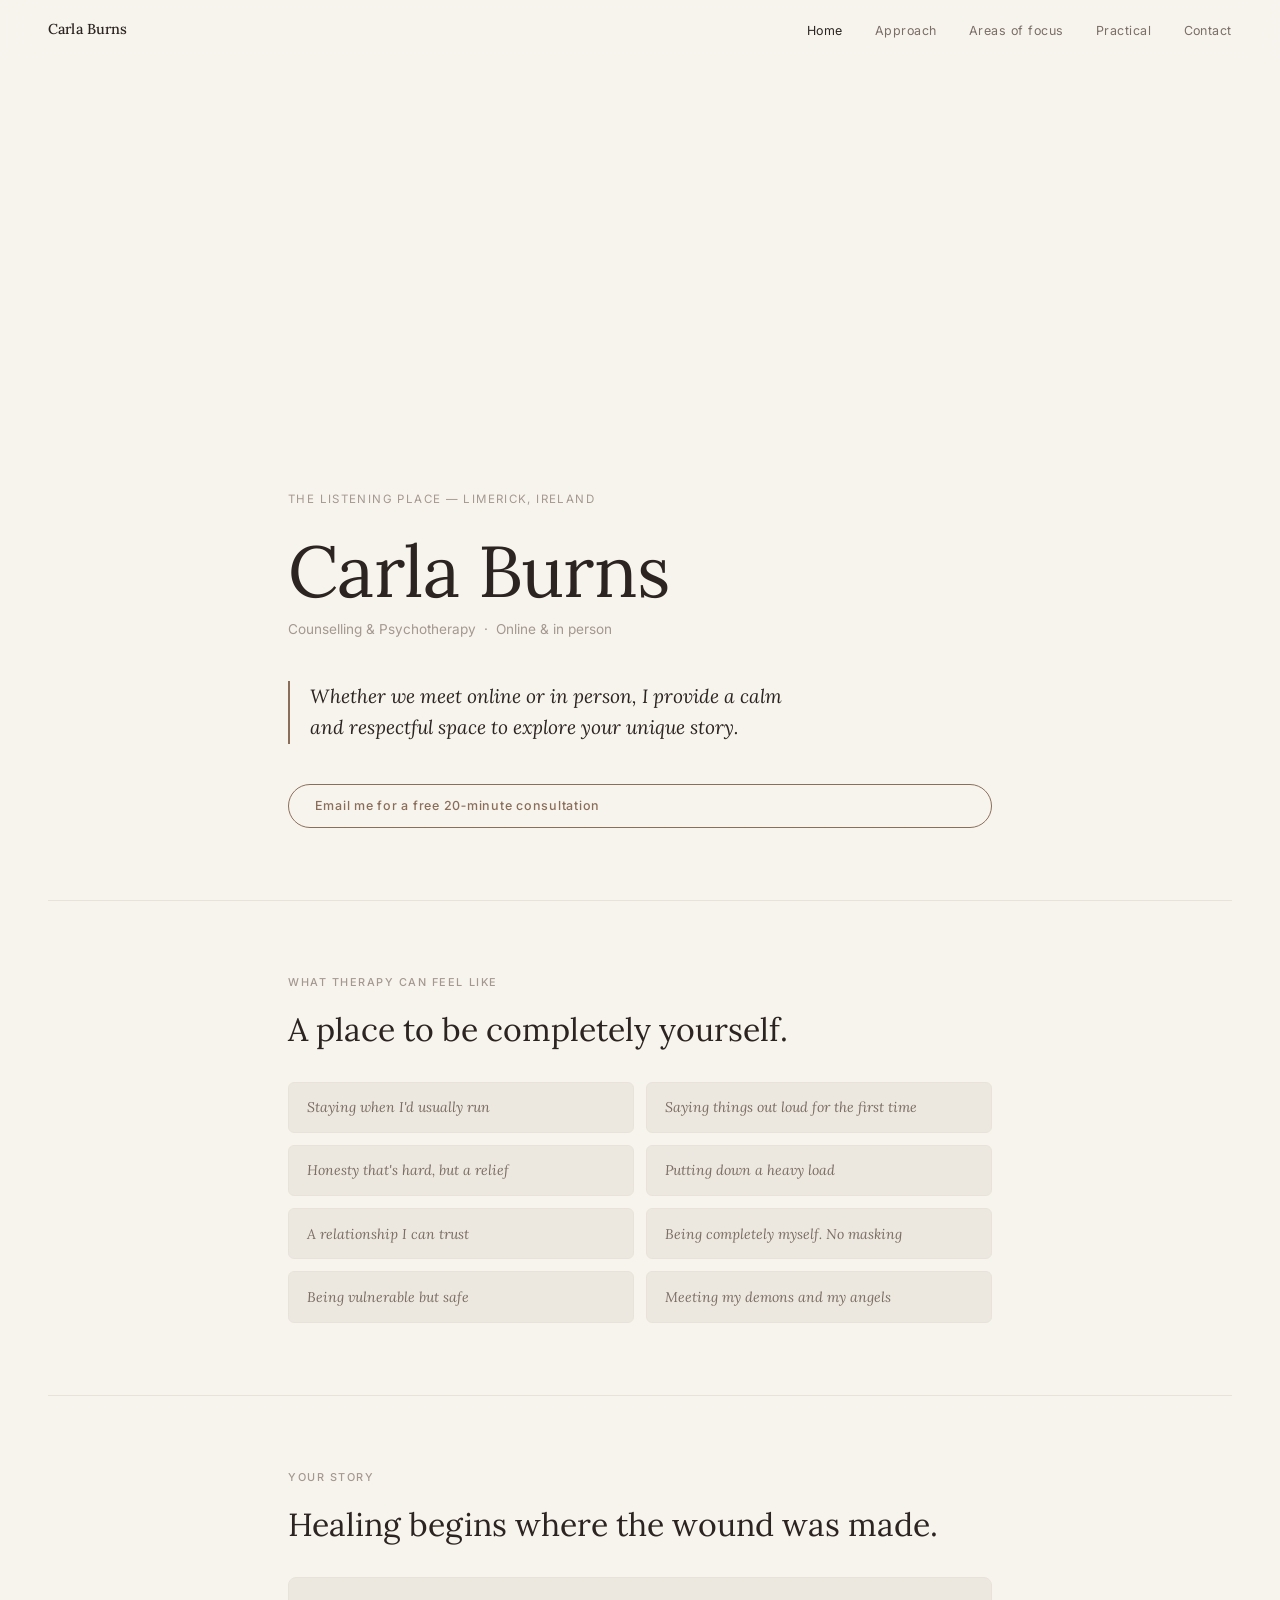
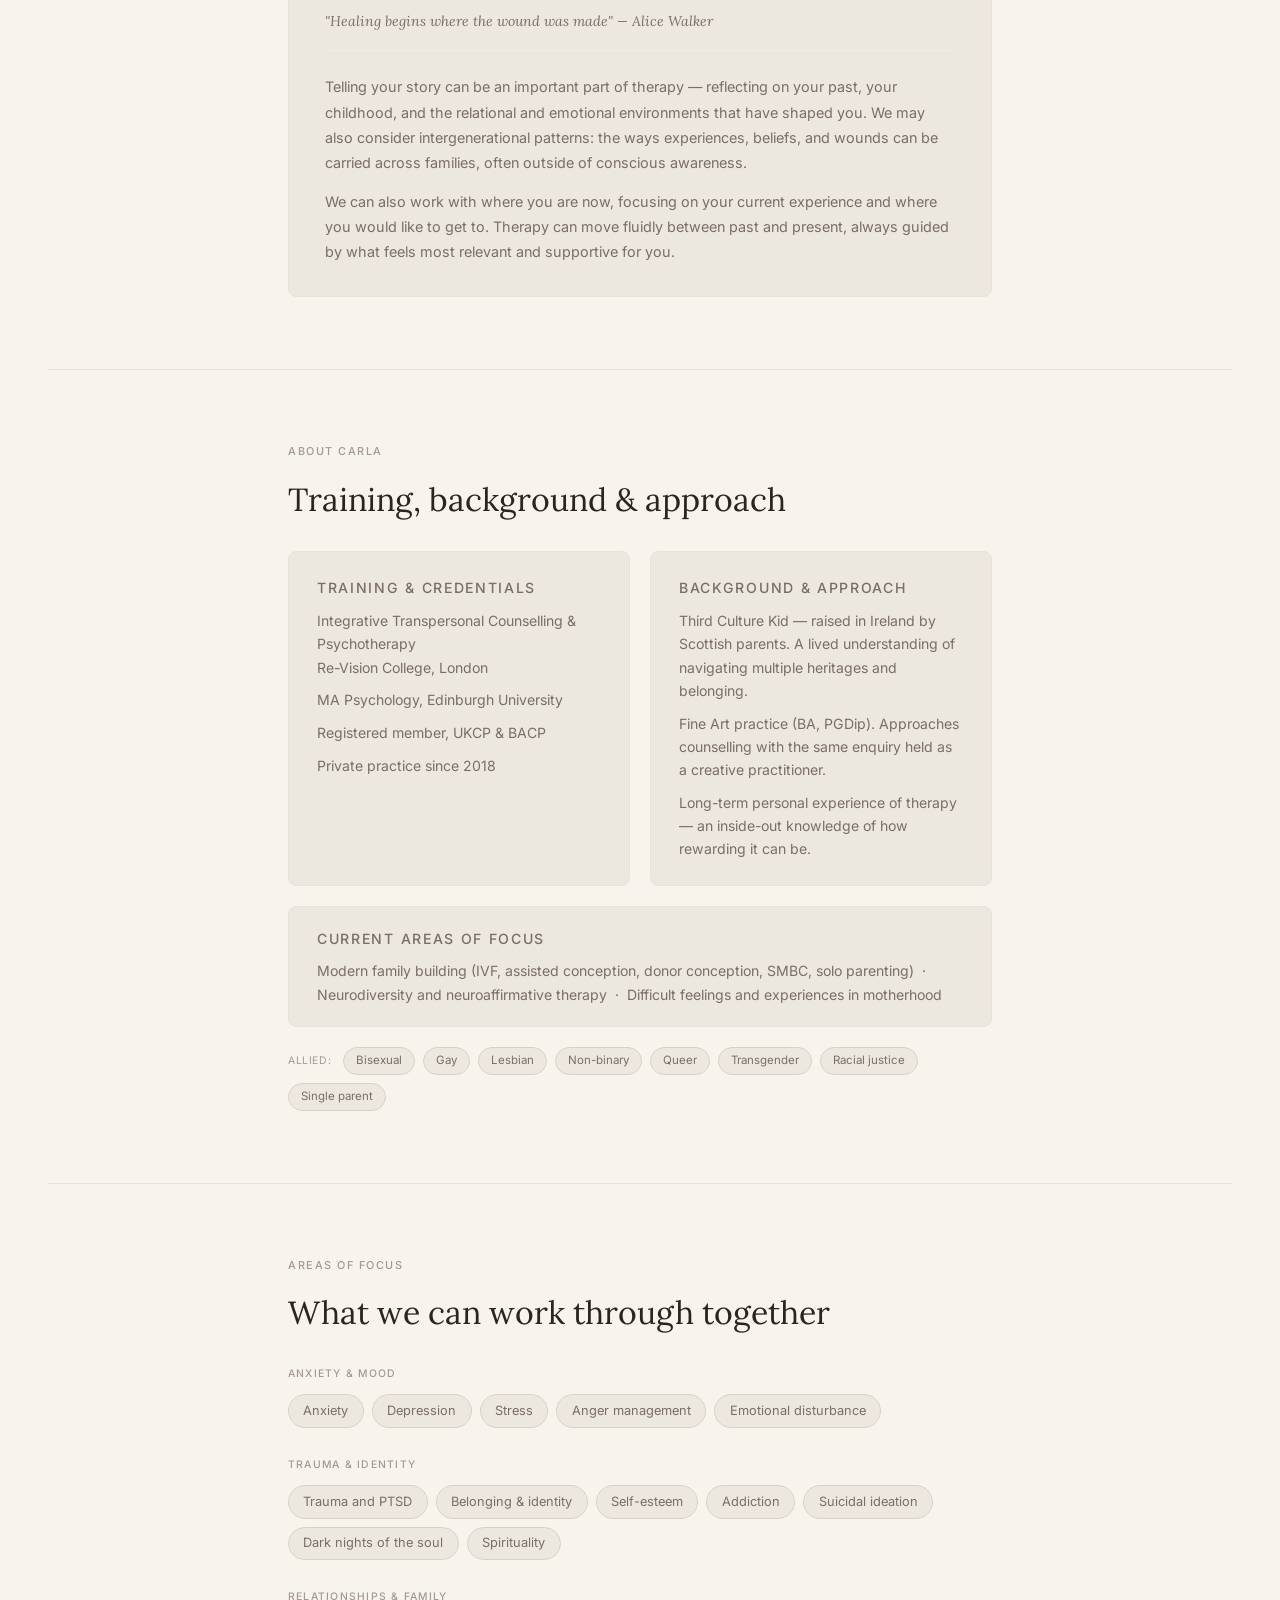
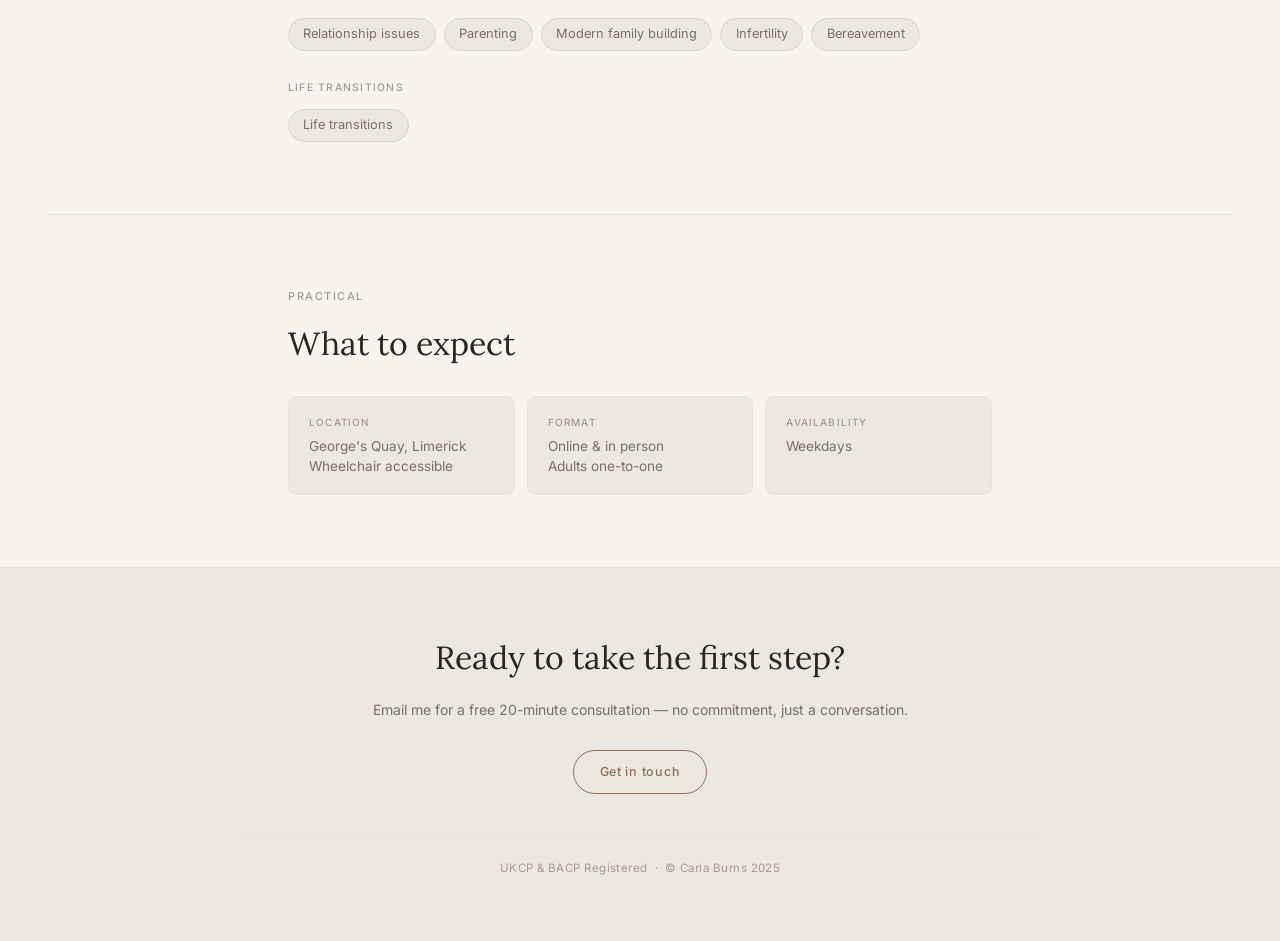
==== index.html @ 54c2f947 "Initial commit" ====
<!DOCTYPE html>
<html lang="en">
<head>
  <meta charset="UTF-8" />
  <meta name="viewport" content="width=device-width, initial-scale=1.0" />
  <title>Carla Burns — The Listening Place</title>
  <link rel="preconnect" href="https://fonts.googleapis.com" />
  <link rel="preconnect" href="https://fonts.gstatic.com" crossorigin />
  <link href="https://fonts.googleapis.com/css2?family=Lora:ital,wght@0,400;0,500;0,600;1,400;1,500&family=Inter:wght@300;400;500&display=swap" rel="stylesheet" />
  <style>
    *, *::before, *::after {
      box-sizing: border-box;
      margin: 0;
      padding: 0;
    }

    :root {
      --bg:           #F7F4EE;
      --surface:      #EDE8DF;
      --surface-2:    #E4DDD2;
      --text:         #2C2420;
      --text-muted:   #7A6E66;
      --text-faint:   #A49890;
      --accent:       #8B6E5A;
      --accent-light: rgba(139, 110, 90, 0.12);
      --border:       #D9D1C6;
      --border-light: #E8E2DA;

      --font-serif: 'Lora', Georgia, serif;
      --font-sans:  'Inter', system-ui, sans-serif;

      --nav-h: 60px;
      --max-w: 800px;
      --pad-h: clamp(1.25rem, 5vw, 3rem);
    }

    html { scroll-behavior: smooth; }

    body {
      background: var(--bg);
      color: var(--text);
      font-family: var(--font-sans);
      font-size: 15px;
      line-height: 1.7;
      -webkit-font-smoothing: antialiased;
    }

    a { color: inherit; text-decoration: none; }
    img { display: block; max-width: 100%; }

    /* ─── NAV ─── */
    .nav {
      position: fixed;
      top: 0; left: 0; right: 0;
      height: var(--nav-h);
      display: flex;
      align-items: center;
      justify-content: space-between;
      padding: 0 var(--pad-h);
      background: rgba(247, 244, 238, 0.92);
      backdrop-filter: blur(16px);
      -webkit-backdrop-filter: blur(16px);
      border-bottom: 1px solid transparent;
      z-index: 100;
      transition: border-color 0.3s;
    }

    .nav.scrolled { border-bottom-color: var(--border-light); }

    .nav-logo {
      font-family: var(--font-serif);
      font-size: 0.9rem;
      font-weight: 500;
      letter-spacing: 0.01em;
      color: var(--text);
    }

    .nav-links {
      display: flex;
      gap: 2rem;
      list-style: none;
    }

    .nav-links a {
      font-size: 0.78rem;
      font-weight: 400;
      letter-spacing: 0.04em;
      color: var(--text-muted);
      transition: color 0.2s;
    }

    .nav-links a:hover,
    .nav-links a.active { color: var(--text); }

    /* ─── HERO ─── */
    .hero {
      min-height: 100svh;
      display: flex;
      flex-direction: column;
      justify-content: flex-end;
      padding: calc(var(--nav-h) + 3rem) var(--pad-h) clamp(3rem, 8vh, 5rem);
      max-width: var(--max-w);
      margin: 0 auto;
    }

    .hero-location {
      font-size: 0.72rem;
      font-weight: 400;
      letter-spacing: 0.12em;
      text-transform: uppercase;
      color: var(--text-faint);
      margin-bottom: 1.5rem;
      animation: fadeUp 0.5s ease forwards;
      animation-delay: 0.05s;
      opacity: 0;
    }

    .hero-name {
      font-family: var(--font-serif);
      font-size: clamp(2.4rem, 7vw, 4.5rem);
      font-weight: 400;
      line-height: 1.05;
      letter-spacing: -0.01em;
      color: var(--text);
      margin-bottom: 0.5rem;
      animation: fadeUp 0.65s ease forwards;
      animation-delay: 0.15s;
      opacity: 0;
    }

    .hero-sub {
      font-size: 0.85rem;
      color: var(--text-faint);
      margin-bottom: 2.5rem;
      animation: fadeUp 0.65s ease forwards;
      animation-delay: 0.3s;
      opacity: 0;
    }

    .hero-quote {
      font-family: var(--font-serif);
      font-size: clamp(1rem, 2.2vw, 1.2rem);
      font-style: italic;
      font-weight: 400;
      line-height: 1.65;
      color: var(--text);
      max-width: 46ch;
      border-left: 2px solid var(--accent);
      padding-left: 1.25rem;
      margin-bottom: 2.5rem;
      animation: fadeUp 0.65s ease forwards;
      animation-delay: 0.45s;
      opacity: 0;
    }

    .hero-cta {
      display: inline-block;
      font-size: 0.78rem;
      font-weight: 500;
      letter-spacing: 0.06em;
      color: var(--accent);
      border: 1px solid var(--accent);
      border-radius: 9999px;
      padding: 0.65rem 1.6rem;
      transition: background 0.2s, color 0.2s;
      animation: fadeUp 0.65s ease forwards;
      animation-delay: 0.6s;
      opacity: 0;
    }

    .hero-cta:hover {
      background: var(--accent);
      color: #fff;
    }

    /* ─── DIVIDER ─── */
    .section-divider {
      border: none;
      border-top: 1px solid var(--border-light);
      margin: 0 var(--pad-h);
    }

    /* ─── SECTIONS ─── */
    .section {
      max-width: var(--max-w);
      margin: 0 auto;
      padding: clamp(3.5rem, 8vh, 6rem) var(--pad-h);
    }

    .section-label {
      font-size: 0.68rem;
      font-weight: 500;
      letter-spacing: 0.14em;
      text-transform: uppercase;
      color: var(--text-faint);
      margin-bottom: 1.25rem;
    }

    .section-title {
      font-family: var(--font-serif);
      font-size: clamp(1.4rem, 3.5vw, 2rem);
      font-weight: 400;
      line-height: 1.2;
      color: var(--text);
      margin-bottom: 2rem;
    }

    /* ─── THERAPY FEELS ─── */
    .feel-grid {
      display: grid;
      grid-template-columns: 1fr 1fr;
      gap: 0.75rem;
    }

    .feel-item {
      font-family: var(--font-serif);
      font-size: 0.88rem;
      font-style: italic;
      color: var(--text-muted);
      background: var(--surface);
      border: 1px solid var(--border-light);
      border-radius: 6px;
      padding: 0.9rem 1.1rem;
      line-height: 1.45;
      transition: border-color 0.2s, color 0.2s;
    }

    .feel-item:hover {
      border-color: var(--accent);
      color: var(--text);
    }

    /* ─── YOUR STORY ─── */
    .story-block {
      background: var(--surface);
      border: 1px solid var(--border-light);
      border-radius: 8px;
      padding: 2rem 2.25rem;
    }

    .story-quote {
      font-family: var(--font-serif);
      font-size: 0.88rem;
      font-style: italic;
      color: var(--text-muted);
      margin-bottom: 1.25rem;
      padding-bottom: 1.25rem;
      border-bottom: 1px solid var(--border-light);
    }

    .story-body p {
      font-size: 0.9rem;
      color: var(--text-muted);
      line-height: 1.75;
      margin-bottom: 0.85rem;
    }

    .story-body p:last-child { margin-bottom: 0; }

    /* ─── ABOUT ─── */
    .about-grid {
      display: grid;
      grid-template-columns: 1fr 1fr;
      gap: 1.25rem;
      margin-bottom: 1.25rem;
    }

    .about-col {
      background: var(--surface);
      border: 1px solid var(--border-light);
      border-radius: 8px;
      padding: 1.5rem 1.75rem;
    }

    .about-col-label {
      font-size: 0.65rem;
      font-weight: 500;
      letter-spacing: 0.12em;
      text-transform: uppercase;
      color: var(--text-faint);
      margin-bottom: 0.85rem;
    }

    .about-col p {
      font-size: 0.88rem;
      color: var(--text-muted);
      line-height: 1.65;
      margin-bottom: 0.6rem;
    }

    .about-col p:last-child { margin-bottom: 0; }

    .about-focus {
      background: var(--surface);
      border: 1px solid var(--border-light);
      border-radius: 8px;
      padding: 1.25rem 1.75rem;
      margin-bottom: 1.25rem;
    }

    .about-focus-label {
      font-size: 0.65rem;
      font-weight: 500;
      letter-spacing: 0.12em;
      text-transform: uppercase;
      color: var(--text-faint);
      margin-bottom: 0.6rem;
    }

    .about-focus p {
      font-size: 0.88rem;
      color: var(--text-muted);
      line-height: 1.65;
    }

    .ally-row {
      display: flex;
      flex-wrap: wrap;
      align-items: center;
      gap: 0.5rem;
    }

    .ally-label {
      font-size: 0.65rem;
      color: var(--text-faint);
      letter-spacing: 0.06em;
      text-transform: uppercase;
      margin-right: 0.25rem;
    }

    .ally-tag {
      font-size: 0.72rem;
      color: var(--text-muted);
      background: var(--surface);
      border: 1px solid var(--border);
      border-radius: 9999px;
      padding: 0.2rem 0.75rem;
    }

    /* ─── AREAS OF FOCUS ─── */
    .spec-group {
      margin-bottom: 1.75rem;
    }

    .spec-group:last-child { margin-bottom: 0; }

    .spec-group-label {
      font-size: 0.65rem;
      font-weight: 500;
      letter-spacing: 0.12em;
      text-transform: uppercase;
      color: var(--text-faint);
      margin-bottom: 0.75rem;
    }

    .spec-tags {
      display: flex;
      flex-wrap: wrap;
      gap: 0.5rem;
    }

    .spec-tag {
      font-size: 0.8rem;
      color: var(--text-muted);
      border: 1px solid var(--border);
      border-radius: 9999px;
      padding: 0.3rem 0.9rem;
      background: var(--surface);
      transition: border-color 0.2s, color 0.2s;
    }

    .spec-tag:hover {
      border-color: var(--accent);
      color: var(--text);
    }

    /* ─── PRACTICAL ─── */
    .practical-grid {
      display: grid;
      grid-template-columns: repeat(3, 1fr);
      gap: 0.75rem;
    }

    .practical-item {
      background: var(--surface);
      border: 1px solid var(--border-light);
      border-radius: 8px;
      padding: 1.1rem 1.25rem;
    }

    .practical-item.wide {
      grid-column: 1 / -1;
    }

    .pi-label {
      font-size: 0.62rem;
      font-weight: 500;
      letter-spacing: 0.12em;
      text-transform: uppercase;
      color: var(--text-faint);
      margin-bottom: 0.3rem;
    }

    .pi-val {
      font-size: 0.85rem;
      color: var(--text-muted);
      line-height: 1.5;
    }

    /* ─── FOOTER CTA ─── */
    .footer-cta {
      background: var(--surface);
      border-top: 1px solid var(--border-light);
      text-align: center;
      padding: clamp(3rem, 7vh, 5rem) var(--pad-h);
    }

    .footer-cta-inner {
      max-width: var(--max-w);
      margin: 0 auto;
    }

    .footer-title {
      font-family: var(--font-serif);
      font-size: clamp(1.4rem, 3vw, 2rem);
      font-weight: 400;
      color: var(--text);
      margin-bottom: 0.75rem;
    }

    .footer-sub {
      font-size: 0.88rem;
      color: var(--text-muted);
      margin-bottom: 1.75rem;
    }

    .footer-cred {
      margin-top: 2.5rem;
      padding-top: 1.5rem;
      border-top: 1px solid var(--border-light);
      font-size: 0.72rem;
      color: var(--text-faint);
      letter-spacing: 0.04em;
    }

    /* ─── ANIMATIONS ─── */
    @keyframes fadeUp {
      from { opacity: 0; transform: translateY(18px); }
      to   { opacity: 1; transform: translateY(0); }
    }

    .reveal {
      opacity: 0;
      transform: translateY(20px);
      transition: opacity 0.6s ease, transform 0.6s ease;
    }

    .reveal.visible {
      opacity: 1;
      transform: translateY(0);
    }

    @media (prefers-reduced-motion: reduce) {
      .reveal, .hero-location, .hero-name, .hero-sub,
      .hero-quote, .hero-cta {
        animation: none !important;
        opacity: 1 !important;
        transform: none !important;
        transition: none !important;
      }
    }

    /* ─── RESPONSIVE ─── */
    @media (max-width: 600px) {
      .feel-grid { grid-template-columns: 1fr; }
      .about-grid { grid-template-columns: 1fr; }
      .practical-grid { grid-template-columns: 1fr 1fr; }
      .practical-item.wide { grid-column: 1 / -1; }
      .nav-links { display: none; }
    }
  </style>
</head>

<body>

  <!-- NAV -->
  <nav class="nav" id="nav">
    <a href="index.html" class="nav-logo">Carla Burns</a>
    <ul class="nav-links">
      <li><a href="#home" class="active">Home</a></li>
      <li><a href="approach.html">Approach</a></li>
      <li><a href="#focus">Areas of focus</a></li>
      <li><a href="#practical">Practical</a></li>
      <li><a href="#contact">Contact</a></li>
    </ul>
  </nav>

  <!-- HERO -->
  <section class="hero" id="home">
    <p class="hero-location">The Listening Place &mdash; Limerick, Ireland</p>
    <h1 class="hero-name">Carla Burns</h1>
    <p class="hero-sub">Counselling &amp; Psychotherapy &nbsp;·&nbsp; Online &amp; in person</p>
    <blockquote class="hero-quote">
      Whether we meet online or in person, I provide a calm and respectful space to explore your unique story.
    </blockquote>
    <a href="mailto:burnscarla@gmail.com" class="hero-cta">
      Email me for a free 20&#8209;minute consultation
    </a>
  </section>

  <hr class="section-divider" />

  <!-- THERAPY CAN FEEL LIKE -->
  <section class="section" id="therapy">
    <p class="section-label reveal">What therapy can feel like</p>
    <h2 class="section-title reveal">A place to be completely yourself.</h2>
    <div class="feel-grid">
      <div class="feel-item reveal">Staying when I'd usually run</div>
      <div class="feel-item reveal">Saying things out loud for the first time</div>
      <div class="feel-item reveal">Honesty that's hard, but a relief</div>
      <div class="feel-item reveal">Putting down a heavy load</div>
      <div class="feel-item reveal">A relationship I can trust</div>
      <div class="feel-item reveal">Being completely myself. No masking</div>
      <div class="feel-item reveal">Being vulnerable but safe</div>
      <div class="feel-item reveal">Meeting my demons and my angels</div>
    </div>
  </section>

  <hr class="section-divider" />

  <!-- YOUR STORY -->
  <section class="section" id="story">
    <p class="section-label reveal">Your story</p>
    <h2 class="section-title reveal">Healing begins where the wound was made.</h2>
    <div class="story-block reveal">
      <p class="story-quote">"Healing begins where the wound was made" &mdash; Alice Walker</p>
      <div class="story-body">
        <p>Telling your story can be an important part of therapy — reflecting on your past, your childhood, and the relational and emotional environments that have shaped you. We may also consider intergenerational patterns: the ways experiences, beliefs, and wounds can be carried across families, often outside of conscious awareness.</p>
        <p>We can also work with where you are now, focusing on your current experience and where you would like to get to. Therapy can move fluidly between past and present, always guided by what feels most relevant and supportive for you.</p>
      </div>
    </div>
  </section>

  <hr class="section-divider" />

  <!-- ABOUT -->
  <section class="section" id="about">
    <p class="section-label reveal">About Carla</p>
    <h2 class="section-title reveal">Training, background &amp; approach</h2>
    <div class="about-grid">
      <div class="about-col reveal">
        <p class="about-col-label">Training &amp; credentials</p>
        <p>Integrative Transpersonal Counselling &amp; Psychotherapy<br />Re-Vision College, London</p>
        <p>MA Psychology, Edinburgh University</p>
        <p>Registered member, UKCP &amp; BACP</p>
        <p>Private practice since 2018</p>
      </div>
      <div class="about-col reveal">
        <p class="about-col-label">Background &amp; approach</p>
        <p>Third Culture Kid — raised in Ireland by Scottish parents. A lived understanding of navigating multiple heritages and belonging.</p>
        <p>Fine Art practice (BA, PGDip). Approaches counselling with the same enquiry held as a creative practitioner.</p>
        <p>Long-term personal experience of therapy — an inside-out knowledge of how rewarding it can be.</p>
      </div>
    </div>
    <div class="about-focus reveal">
      <p class="about-focus-label">Current areas of focus</p>
      <p>Modern family building (IVF, assisted conception, donor conception, SMBC, solo parenting) &nbsp;·&nbsp; Neurodiversity and neuroaffirmative therapy &nbsp;·&nbsp; Difficult feelings and experiences in motherhood</p>
    </div>
    <div class="ally-row reveal">
      <span class="ally-label">Allied:</span>
      <span class="ally-tag">Bisexual</span>
      <span class="ally-tag">Gay</span>
      <span class="ally-tag">Lesbian</span>
      <span class="ally-tag">Non-binary</span>
      <span class="ally-tag">Queer</span>
      <span class="ally-tag">Transgender</span>
      <span class="ally-tag">Racial justice</span>
      <span class="ally-tag">Single parent</span>
    </div>
  </section>

  <hr class="section-divider" />

  <!-- AREAS OF FOCUS -->
  <section class="section" id="focus">
    <p class="section-label reveal">Areas of focus</p>
    <h2 class="section-title reveal">What we can work through together</h2>

    <div class="spec-group reveal">
      <p class="spec-group-label">Anxiety &amp; mood</p>
      <div class="spec-tags">
        <span class="spec-tag">Anxiety</span>
        <span class="spec-tag">Depression</span>
        <span class="spec-tag">Stress</span>
        <span class="spec-tag">Anger management</span>
        <span class="spec-tag">Emotional disturbance</span>
      </div>
    </div>

    <div class="spec-group reveal">
      <p class="spec-group-label">Trauma &amp; identity</p>
      <div class="spec-tags">
        <span class="spec-tag">Trauma and PTSD</span>
        <span class="spec-tag">Belonging &amp; identity</span>
        <span class="spec-tag">Self-esteem</span>
        <span class="spec-tag">Addiction</span>
        <span class="spec-tag">Suicidal ideation</span>
        <span class="spec-tag">Dark nights of the soul</span>
        <span class="spec-tag">Spirituality</span>
      </div>
    </div>

    <div class="spec-group reveal">
      <p class="spec-group-label">Relationships &amp; family</p>
      <div class="spec-tags">
        <span class="spec-tag">Relationship issues</span>
        <span class="spec-tag">Parenting</span>
        <span class="spec-tag">Modern family building</span>
        <span class="spec-tag">Infertility</span>
        <span class="spec-tag">Bereavement</span>
      </div>
    </div>

    <div class="spec-group reveal">
      <p class="spec-group-label">Life transitions</p>
      <div class="spec-tags">
        <span class="spec-tag">Life transitions</span>
      </div>
    </div>
  </section>

  <hr class="section-divider" />

  <!-- PRACTICAL -->
  <section class="section" id="practical">
    <p class="section-label reveal">Practical</p>
    <h2 class="section-title reveal">What to expect</h2>
    <div class="practical-grid">
      <div class="practical-item reveal">
        <p class="pi-label">Location</p>
        <p class="pi-val">George's Quay, Limerick<br />Wheelchair accessible</p>
      </div>
      <div class="practical-item reveal">
        <p class="pi-label">Format</p>
        <p class="pi-val">Online &amp; in person<br />Adults one-to-one</p>
      </div>
      <div class="practical-item reveal">
        <p class="pi-label">Availability</p>
        <p class="pi-val">Weekdays</p>
      </div>
     
    </div>
  </section>

  <!-- FOOTER CTA -->
  <footer class="footer-cta" id="contact">
    <div class="footer-cta-inner">
      <h2 class="footer-title reveal">Ready to take the first step?</h2>
      <p class="footer-sub reveal">Email me for a free 20-minute consultation — no commitment, just a conversation.</p>
      <a href="mailto:burnscarla@gmail.com" class="hero-cta reveal">Get in touch</a>
      <p class="footer-cred reveal">UKCP &amp; BACP Registered &nbsp;·&nbsp; © Carla Burns 2025</p>
    </div>
  </footer>

  <script>
    // Nav scroll border
    const nav = document.getElementById('nav');
    window.addEventListener('scroll', () => {
      nav.classList.toggle('scrolled', window.scrollY > 10);
    }, { passive: true });

    // Scroll reveal
    const observer = new IntersectionObserver((entries) => {
      entries.forEach((entry, i) => {
        if (entry.isIntersecting) {
          entry.target.style.transitionDelay = `${i * 0.04}s`;
          entry.target.classList.add('visible');
          observer.unobserve(entry.target);
        }
      });
    }, { threshold: 0.08, rootMargin: '0px 0px -40px 0px' });

    document.querySelectorAll('.reveal').forEach(el => observer.observe(el));

    // Active nav link on scroll
    const sections = document.querySelectorAll('section[id], footer[id]');
    const navLinks = document.querySelectorAll('.nav-links a');

    const navObserver = new IntersectionObserver((entries) => {
      entries.forEach(entry => {
        if (entry.isIntersecting) {
          navLinks.forEach(a => a.classList.remove('active'));
          const link = document.querySelector(`.nav-links a[href="#${entry.target.id}"]`);
          if (link) link.classList.add('active');
        }
      });
    }, { threshold: 0.4 });

    sections.forEach(s => navObserver.observe(s));
  </script>
</body>
</html>
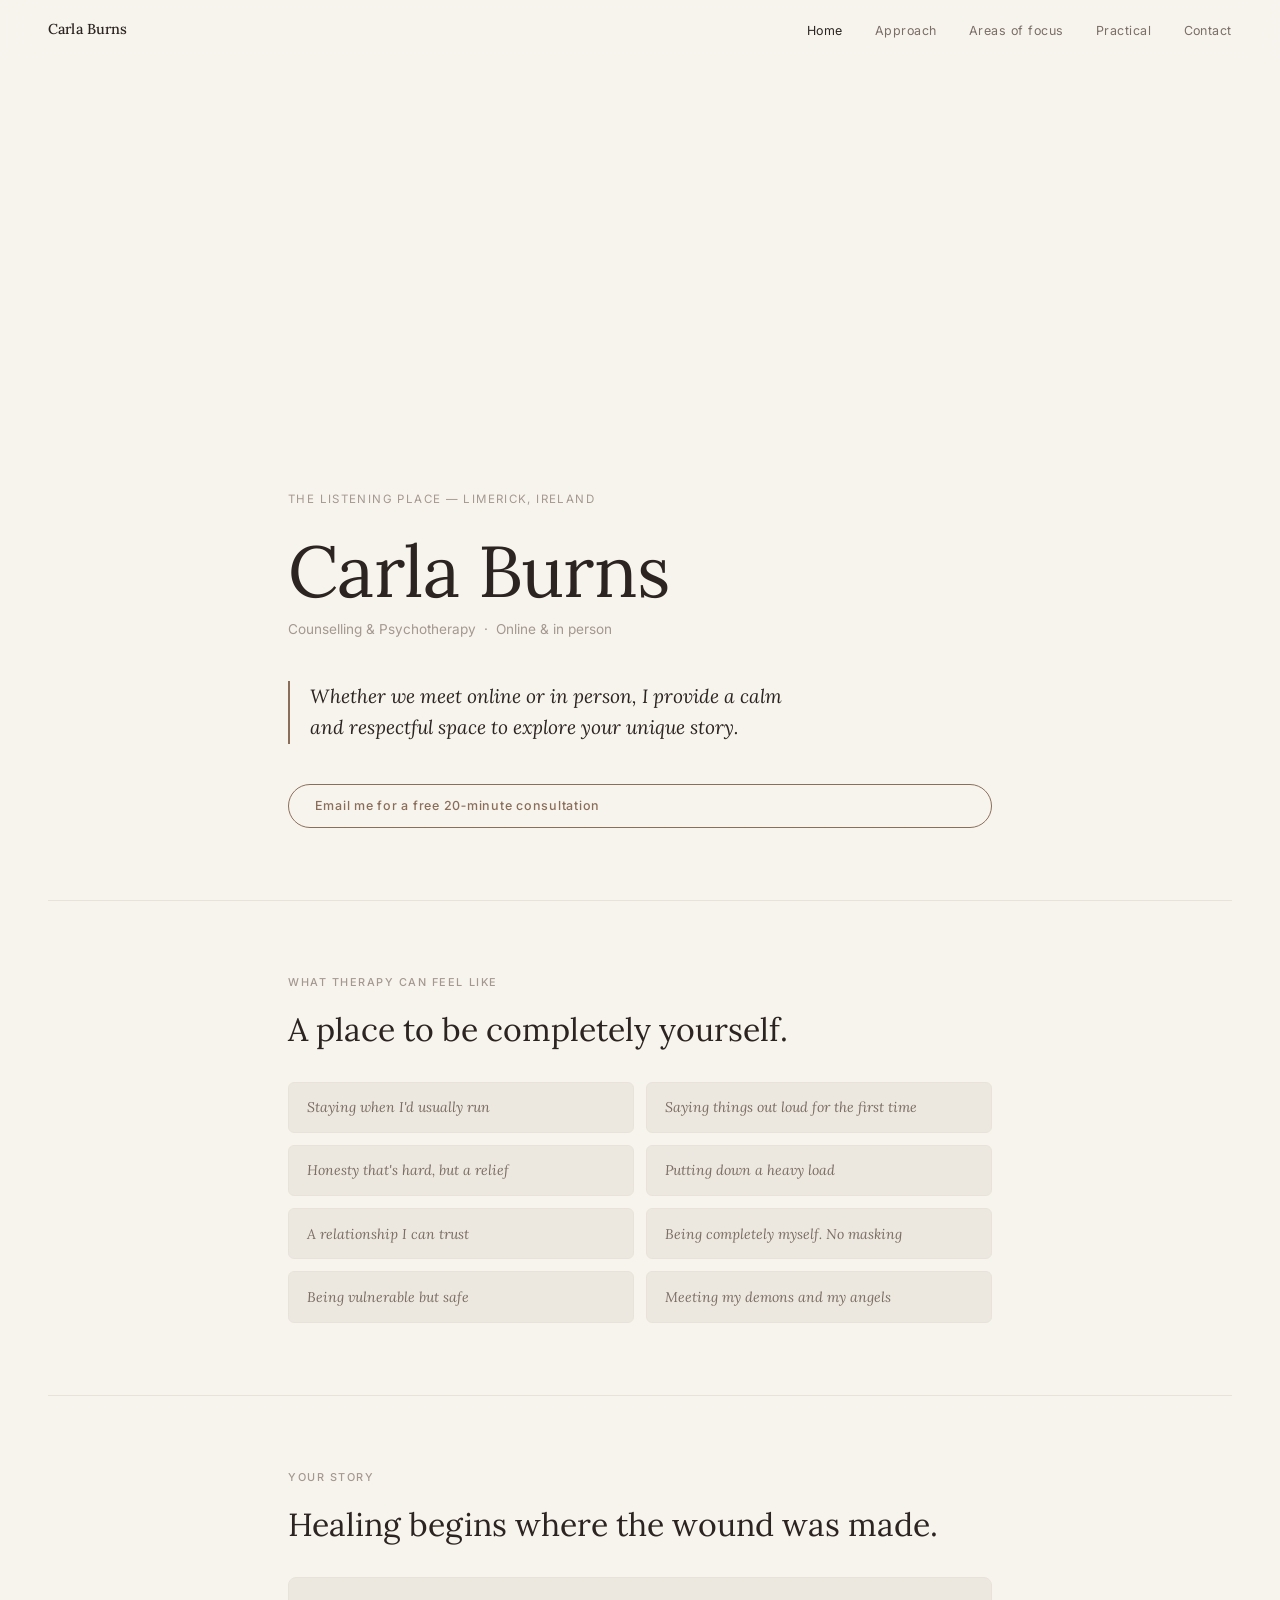
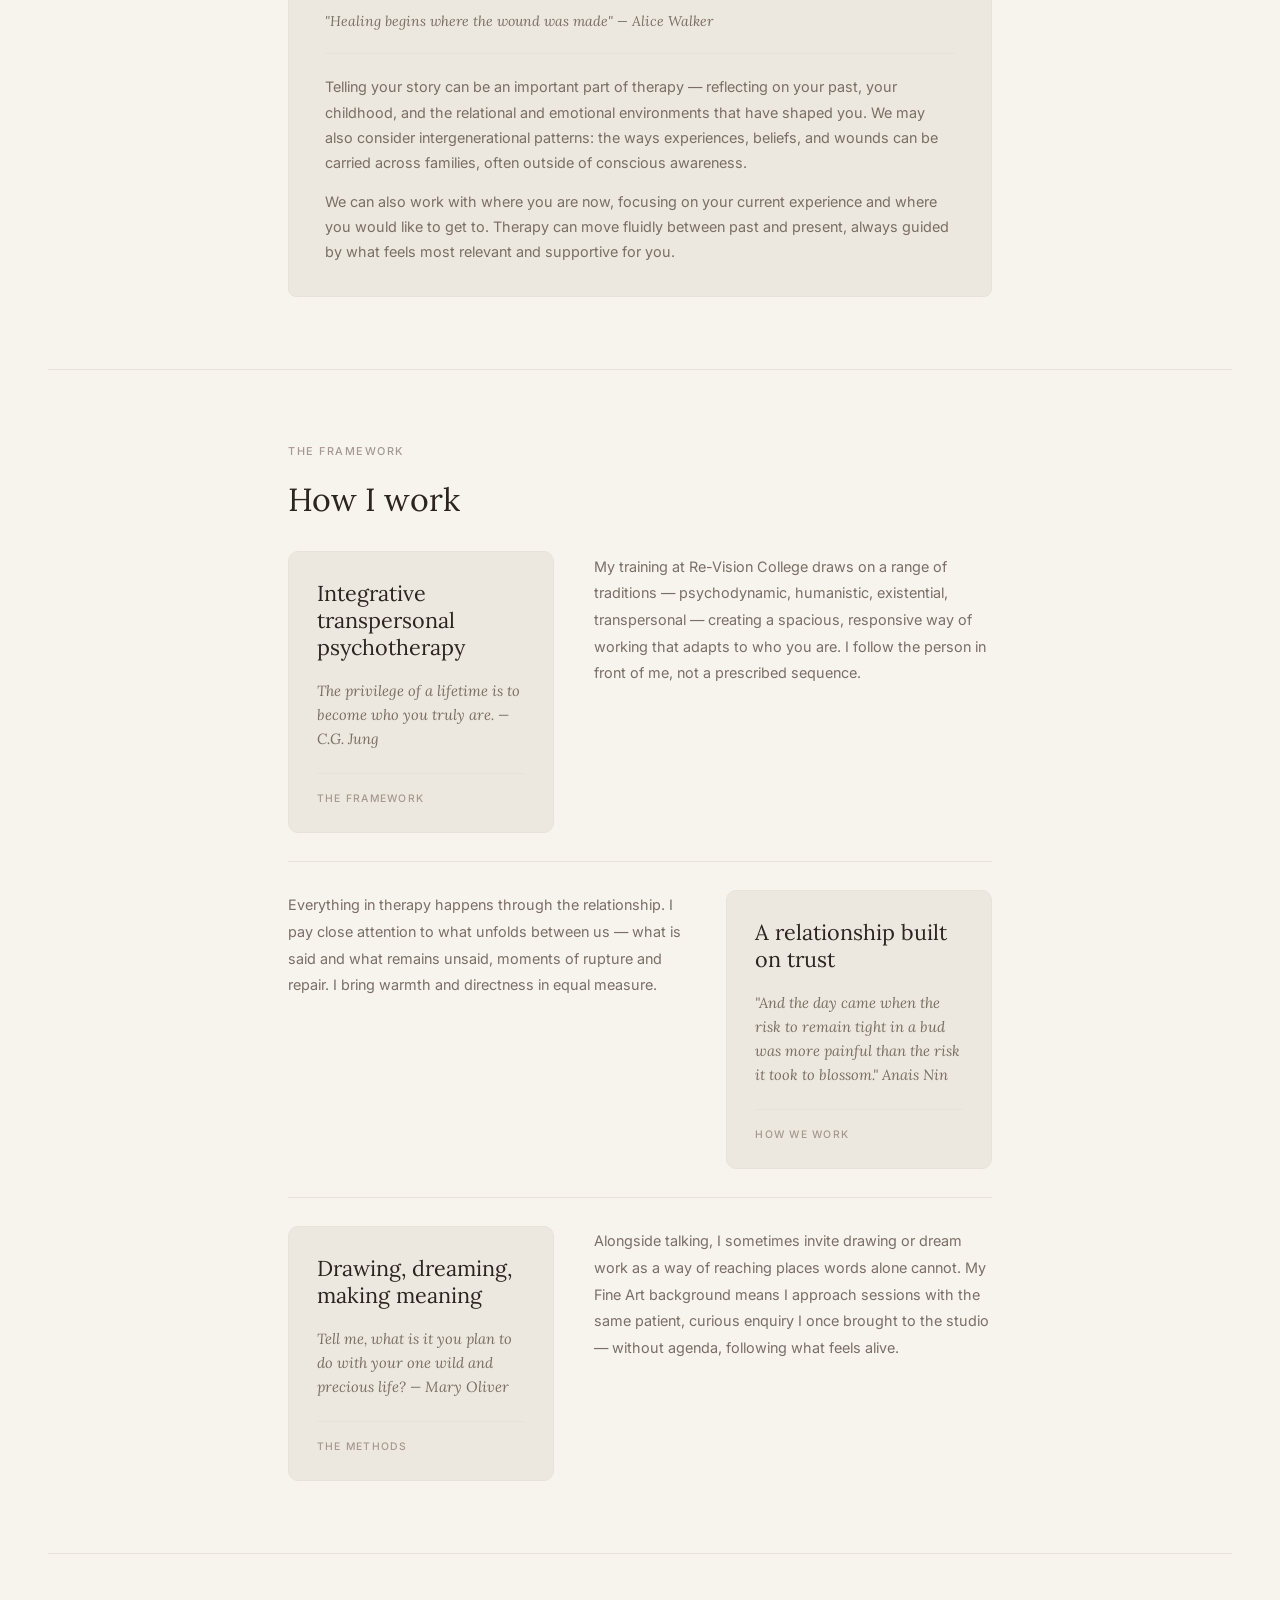
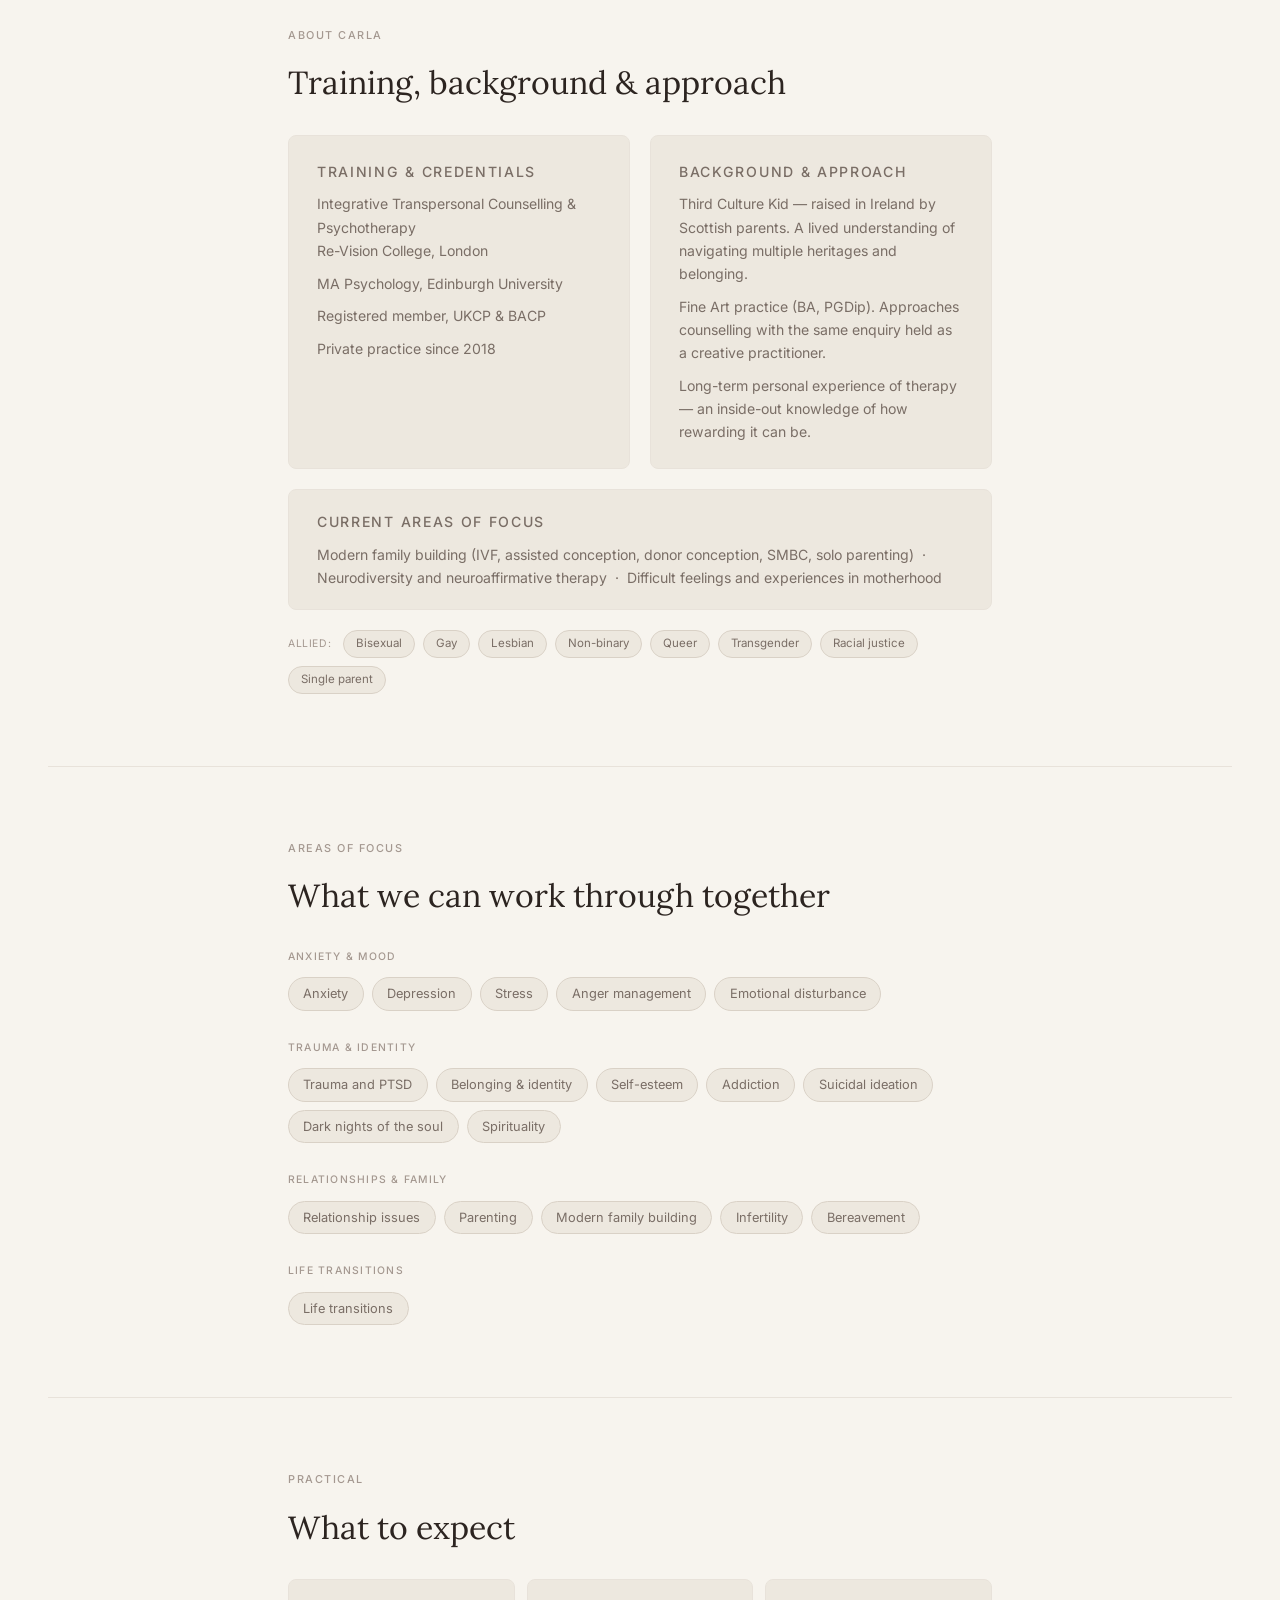
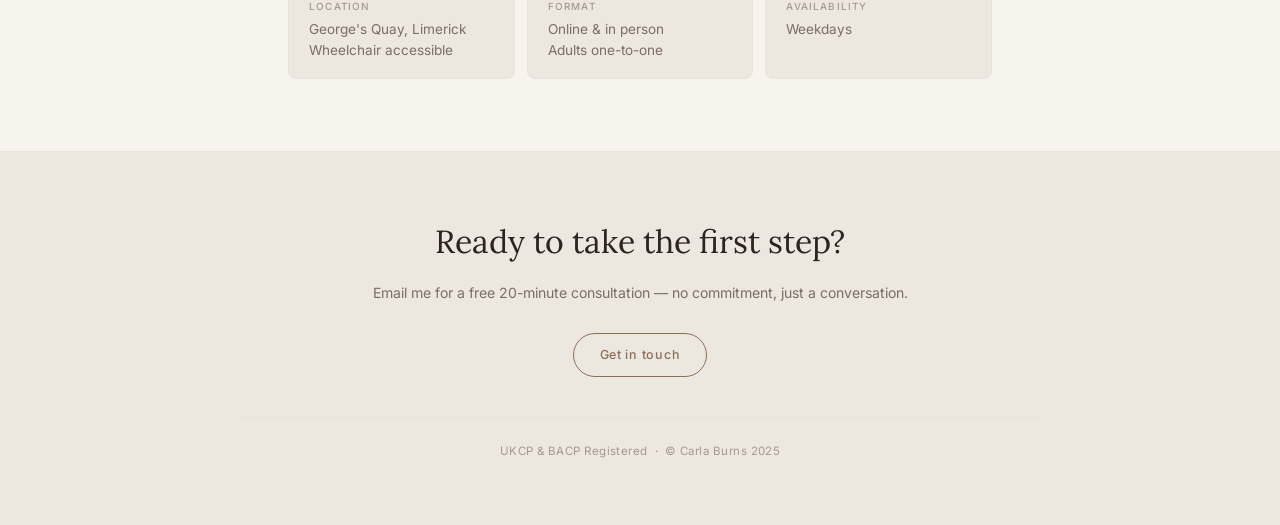
==== commit b14333d3: "initial commit" ====
--- a/index.html
+++ b/index.html
@@ -257,6 +257,75 @@
 
     .story-body p:last-child { margin-bottom: 0; }
 
+    /* ─── THE FRAMEWORK ─── */
+    .framework-group {
+      display: grid;
+      grid-template-columns: 2fr 3fr;
+      gap: clamp(1.25rem, 4vw, 2.5rem);
+      align-items: start;
+      padding-bottom: 1.75rem;
+      margin-bottom: 1.75rem;
+      border-bottom: 1px solid var(--border-light);
+    }
+
+    .framework-group:last-child {
+      margin-bottom: 0;
+      padding-bottom: 0;
+      border-bottom: none;
+    }
+
+    .framework-group--swap {
+      grid-template-columns: 3fr 2fr;
+    }
+
+    .framework-group--swap .framework-card { order: 2; }
+    .framework-group--swap .framework-body-col { order: 1; }
+
+    .framework-card {
+      background: var(--surface);
+      border: 1px solid var(--border-light);
+      border-radius: 10px;
+      padding: 1.75rem 1.75rem 1.5rem;
+      display: flex;
+      flex-direction: column;
+      gap: 1.1rem;
+    }
+
+    .framework-title {
+      font-family: var(--font-serif);
+      font-size: clamp(1.05rem, 2.5vw, 1.35rem);
+      font-weight: 400;
+      line-height: 1.25;
+      color: var(--text);
+    }
+
+    .framework-quote {
+      font-family: var(--font-serif);
+      font-size: 0.92rem;
+      font-style: italic;
+      color: var(--text-muted);
+      line-height: 1.65;
+    }
+
+    .framework-label {
+      font-size: 0.65rem;
+      font-weight: 500;
+      letter-spacing: 0.12em;
+      text-transform: uppercase;
+      color: var(--text-faint);
+      padding-top: 1rem;
+      border-top: 1px solid var(--border-light);
+      margin-top: 0.25rem;
+    }
+
+    .framework-body-col { padding-top: 0.15rem; }
+
+    .framework-body {
+      font-size: 0.9rem;
+      color: var(--text-muted);
+      line-height: 1.85;
+    }
+
     /* ─── ABOUT ─── */
     .about-grid {
       display: grid;
@@ -477,6 +546,10 @@
       .practical-grid { grid-template-columns: 1fr 1fr; }
       .practical-item.wide { grid-column: 1 / -1; }
       .nav-links { display: none; }
+      .framework-group,
+      .framework-group--swap { grid-template-columns: 1fr; }
+      .framework-group--swap .framework-card,
+      .framework-group--swap .framework-body-col { order: unset; }
     }
   </style>
 </head>
@@ -543,6 +616,48 @@
 
   <hr class="section-divider" />
 
+  <!-- THE FRAMEWORK -->
+  <section class="section" id="framework">
+    <p class="section-label reveal">The Framework</p>
+    <h2 class="section-title reveal">How I work</h2>
+
+    <div class="framework-group reveal">
+      <div class="framework-card">
+        <h3 class="framework-title">Integrative transpersonal psychotherapy</h3>
+        <blockquote class="framework-quote">The privilege of a lifetime is to become who you truly are. — C.G. Jung</blockquote>
+        <p class="framework-label">The framework</p>
+      </div>
+      <div class="framework-body-col">
+        <p class="framework-body">My training at Re-Vision College draws on a range of traditions — psychodynamic, humanistic, existential, transpersonal — creating a spacious, responsive way of working that adapts to who you are. I follow the person in front of me, not a prescribed sequence.</p>
+      </div>
+    </div>
+
+    <div class="framework-group framework-group--swap reveal">
+      <div class="framework-body-col">
+        <p class="framework-body">Everything in therapy happens through the relationship. I pay close attention to what unfolds between us — what is said and what remains unsaid, moments of rupture and repair. I bring warmth and directness in equal measure.</p>
+      </div>
+      <div class="framework-card">
+        <h3 class="framework-title">A relationship built on trust</h3>
+        <blockquote class="framework-quote">"And the day came when the risk to remain tight in a bud was more painful than the risk it took to blossom." Anais Nin
+</blockquote>
+        <p class="framework-label">How we work</p>
+      </div>
+    </div>
+
+    <div class="framework-group reveal">
+      <div class="framework-card">
+        <h3 class="framework-title">Drawing, dreaming, making meaning</h3>
+        <blockquote class="framework-quote">Tell me, what is it you plan to do with your one wild and precious life? — Mary Oliver</blockquote>
+        <p class="framework-label">The methods</p>
+      </div>
+      <div class="framework-body-col">
+        <p class="framework-body">Alongside talking, I sometimes invite drawing or dream work as a way of reaching places words alone cannot. My Fine Art background means I approach sessions with the same patient, curious enquiry I once brought to the studio — without agenda, following what feels alive.</p>
+      </div>
+    </div>
+  </section>
+
+  <hr class="section-divider" />
+
   <!-- ABOUT -->
   <section class="section" id="about">
     <p class="section-label reveal">About Carla</p>
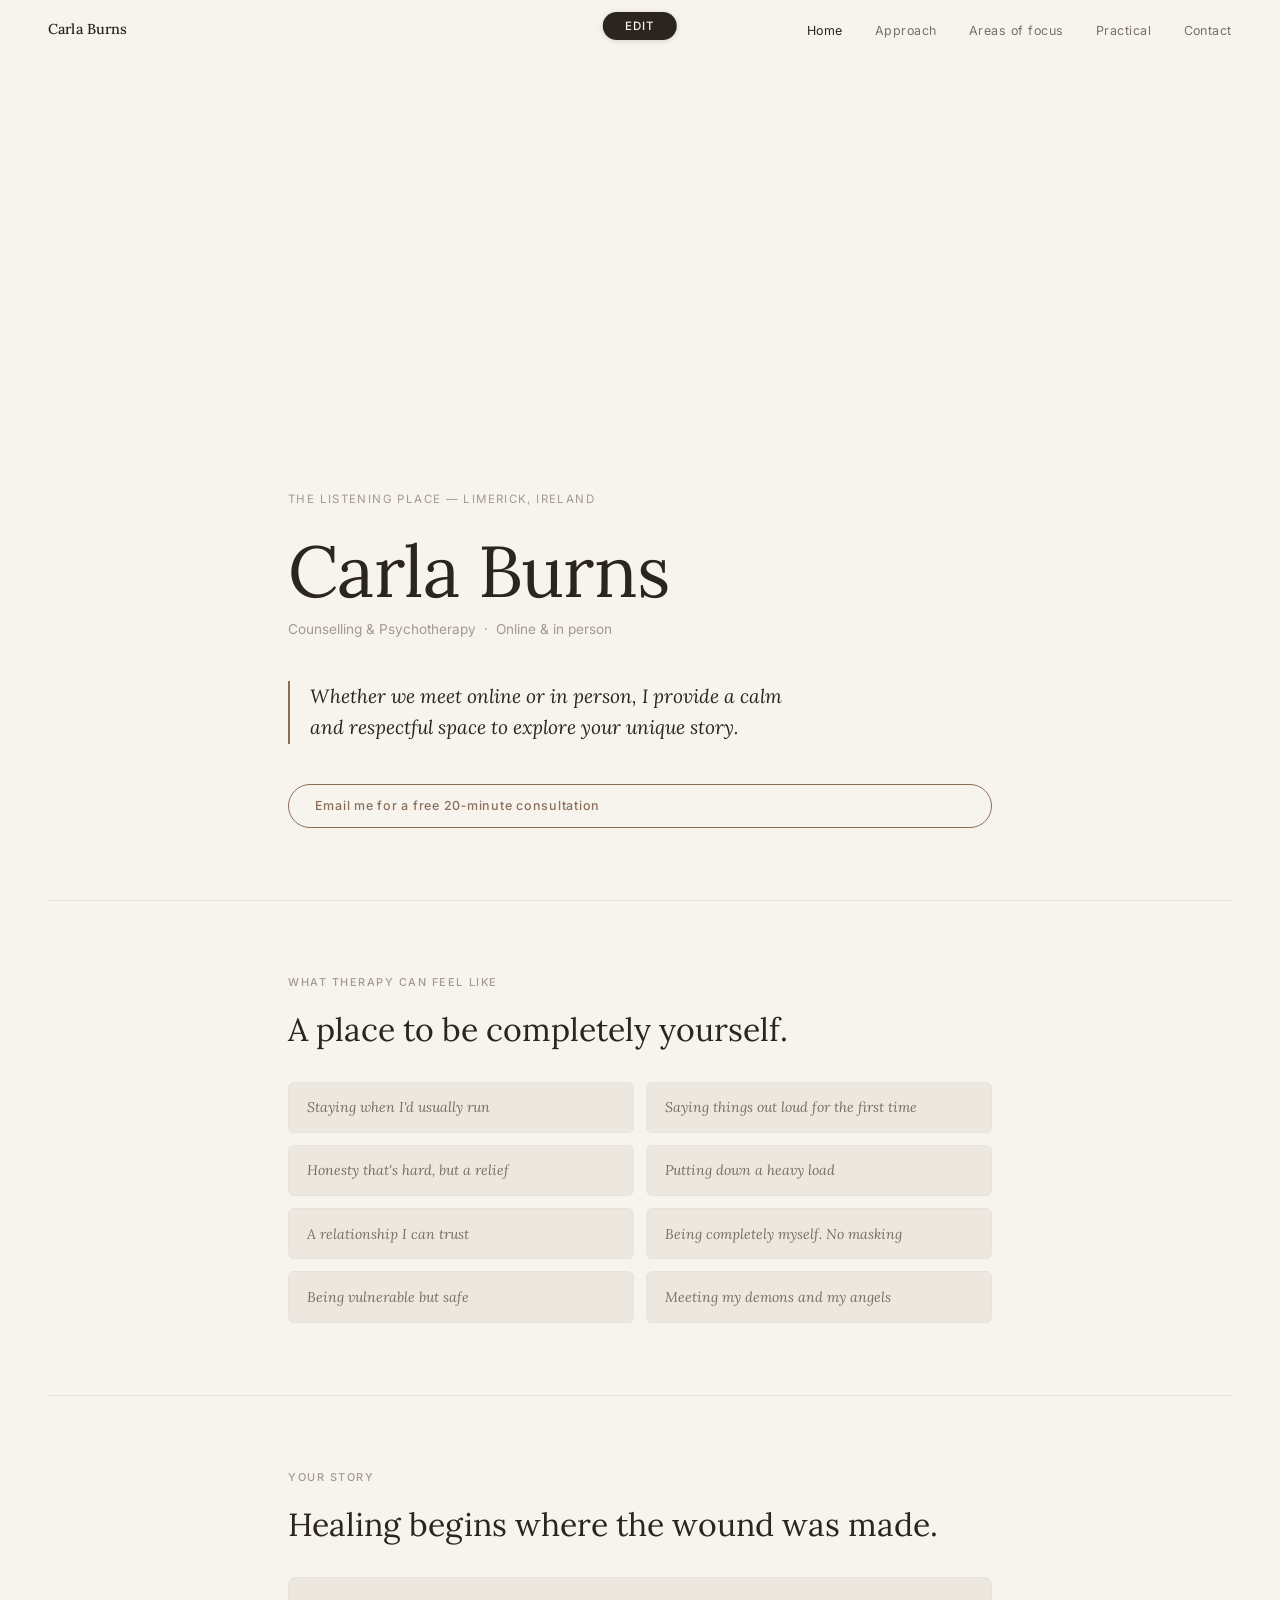
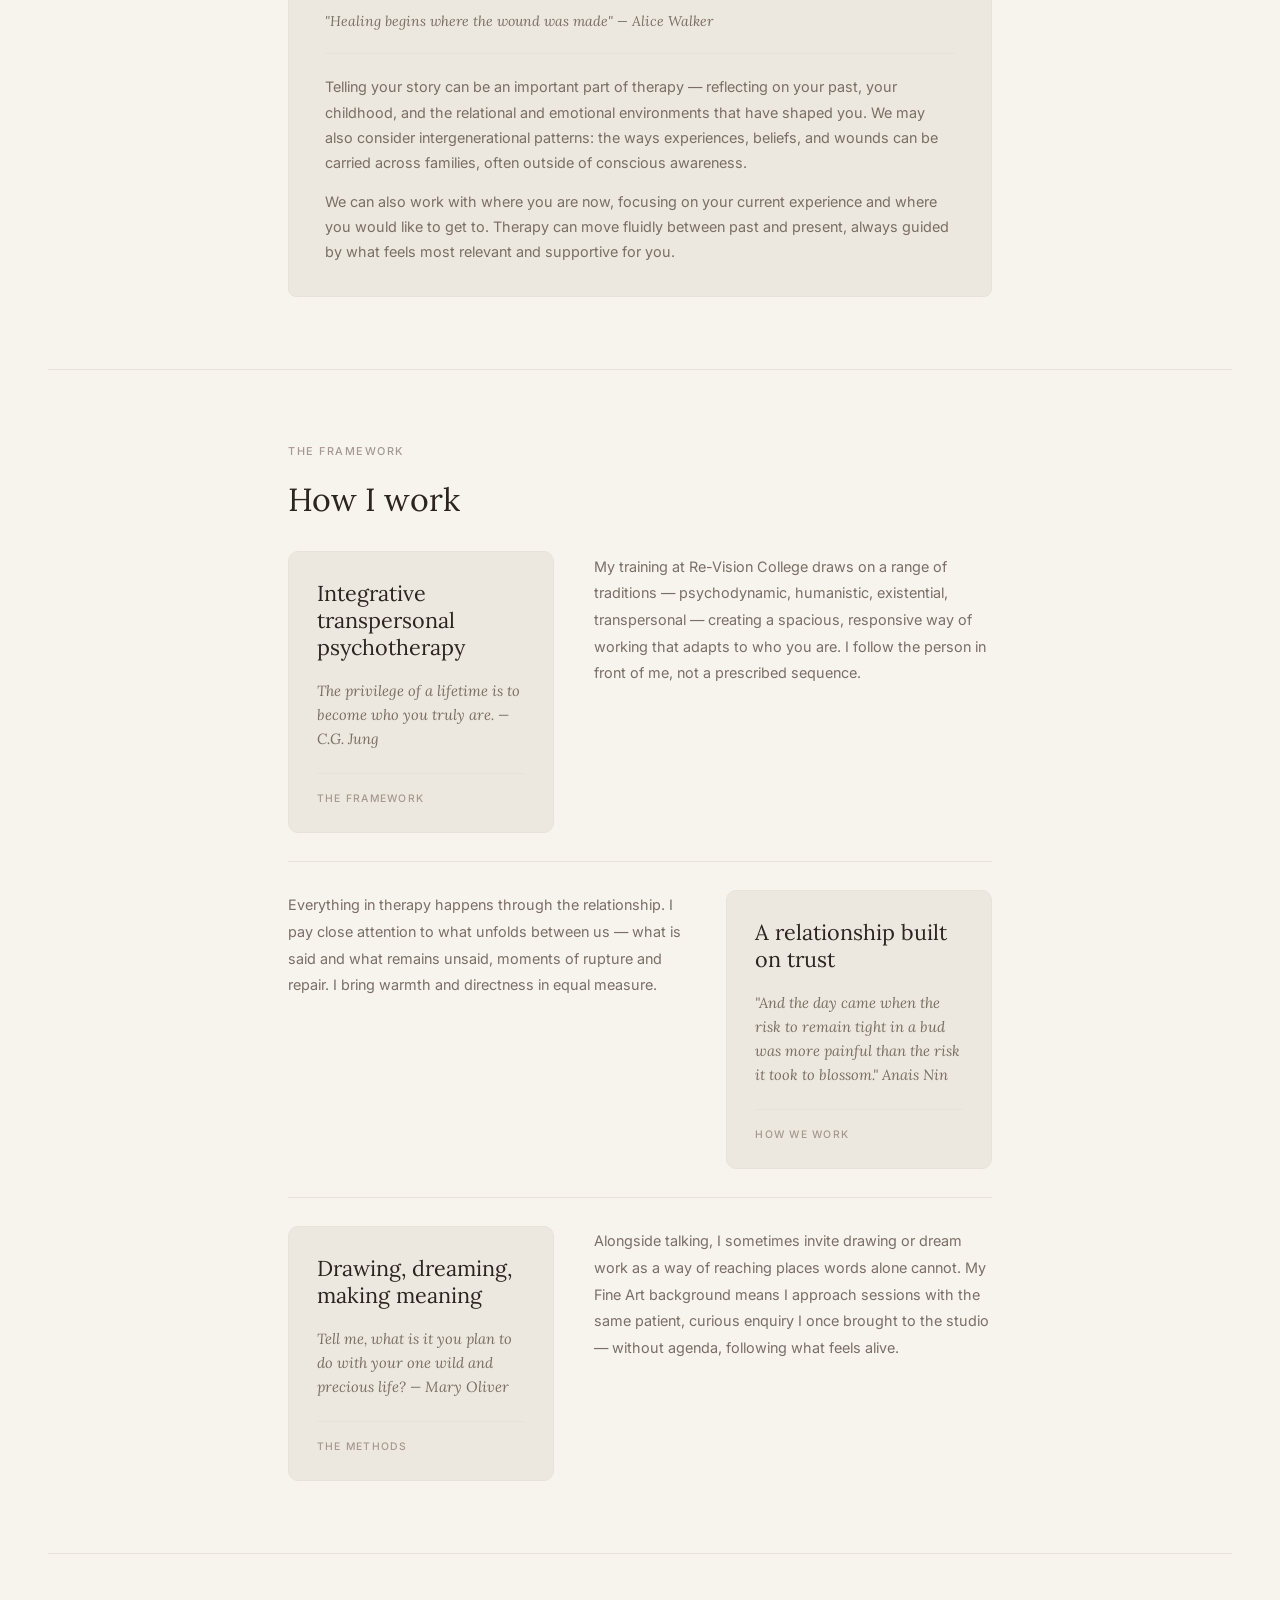
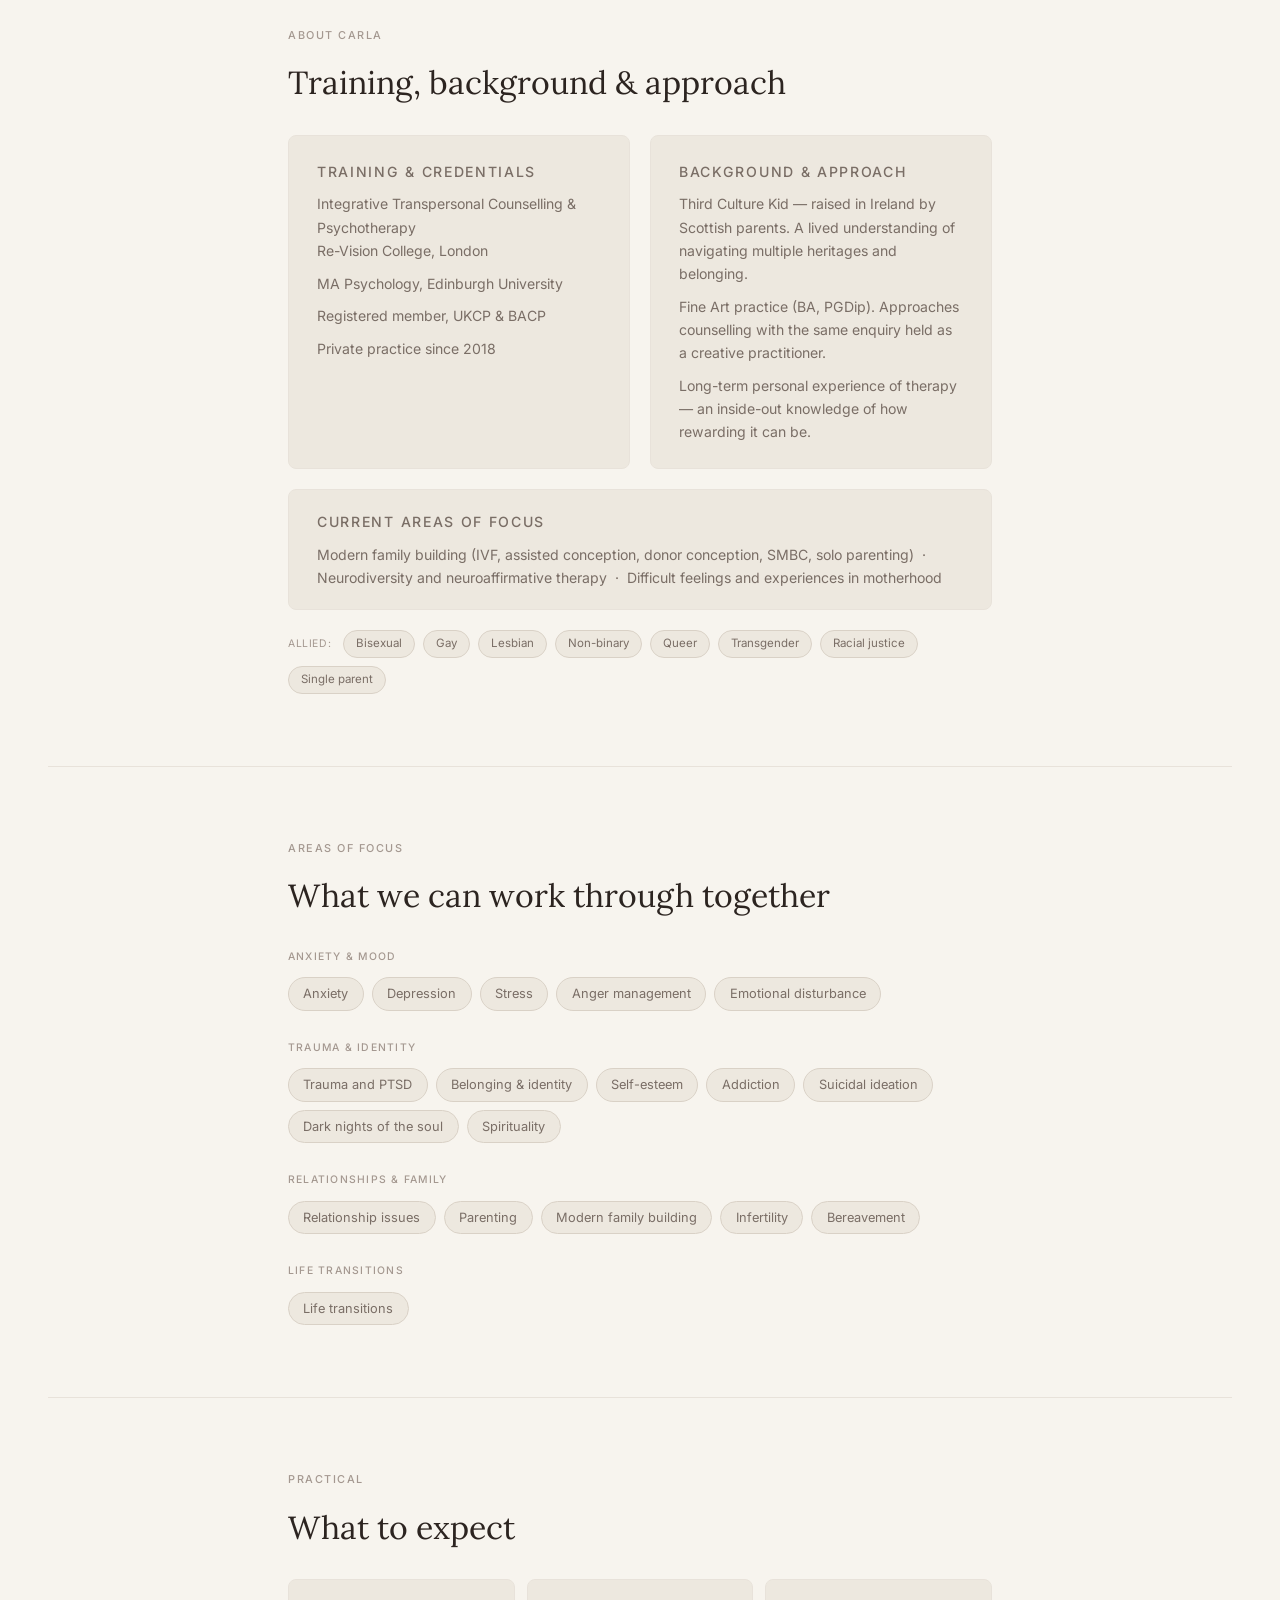
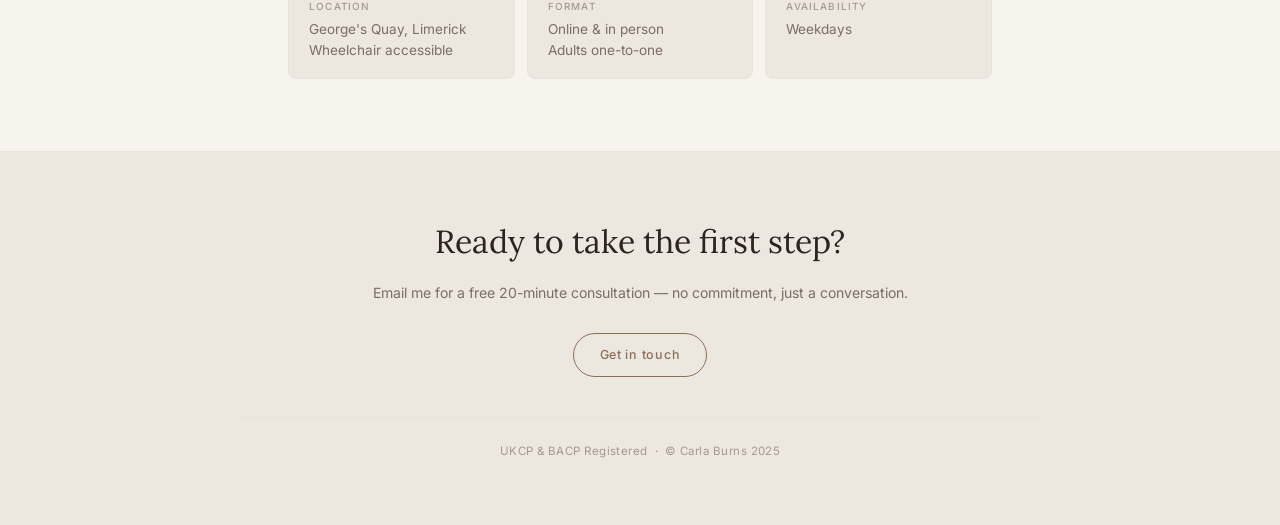
==== commit 941bc52a: "option to edit" ====
--- a/index.html
+++ b/index.html
@@ -7,554 +7,13 @@
   <link rel="preconnect" href="https://fonts.googleapis.com" />
   <link rel="preconnect" href="https://fonts.gstatic.com" crossorigin />
   <link href="https://fonts.googleapis.com/css2?family=Lora:ital,wght@0,400;0,500;0,600;1,400;1,500&family=Inter:wght@300;400;500&display=swap" rel="stylesheet" />
-  <style>
-    *, *::before, *::after {
-      box-sizing: border-box;
-      margin: 0;
-      padding: 0;
-    }
-
-    :root {
-      --bg:           #F7F4EE;
-      --surface:      #EDE8DF;
-      --surface-2:    #E4DDD2;
-      --text:         #2C2420;
-      --text-muted:   #7A6E66;
-      --text-faint:   #A49890;
-      --accent:       #8B6E5A;
-      --accent-light: rgba(139, 110, 90, 0.12);
-      --border:       #D9D1C6;
-      --border-light: #E8E2DA;
-
-      --font-serif: 'Lora', Georgia, serif;
-      --font-sans:  'Inter', system-ui, sans-serif;
-
-      --nav-h: 60px;
-      --max-w: 800px;
-      --pad-h: clamp(1.25rem, 5vw, 3rem);
-    }
-
-    html { scroll-behavior: smooth; }
-
-    body {
-      background: var(--bg);
-      color: var(--text);
-      font-family: var(--font-sans);
-      font-size: 15px;
-      line-height: 1.7;
-      -webkit-font-smoothing: antialiased;
-    }
-
-    a { color: inherit; text-decoration: none; }
-    img { display: block; max-width: 100%; }
-
-    /* ─── NAV ─── */
-    .nav {
-      position: fixed;
-      top: 0; left: 0; right: 0;
-      height: var(--nav-h);
-      display: flex;
-      align-items: center;
-      justify-content: space-between;
-      padding: 0 var(--pad-h);
-      background: rgba(247, 244, 238, 0.92);
-      backdrop-filter: blur(16px);
-      -webkit-backdrop-filter: blur(16px);
-      border-bottom: 1px solid transparent;
-      z-index: 100;
-      transition: border-color 0.3s;
-    }
-
-    .nav.scrolled { border-bottom-color: var(--border-light); }
-
-    .nav-logo {
-      font-family: var(--font-serif);
-      font-size: 0.9rem;
-      font-weight: 500;
-      letter-spacing: 0.01em;
-      color: var(--text);
-    }
-
-    .nav-links {
-      display: flex;
-      gap: 2rem;
-      list-style: none;
-    }
-
-    .nav-links a {
-      font-size: 0.78rem;
-      font-weight: 400;
-      letter-spacing: 0.04em;
-      color: var(--text-muted);
-      transition: color 0.2s;
-    }
-
-    .nav-links a:hover,
-    .nav-links a.active { color: var(--text); }
-
-    /* ─── HERO ─── */
-    .hero {
-      min-height: 100svh;
-      display: flex;
-      flex-direction: column;
-      justify-content: flex-end;
-      padding: calc(var(--nav-h) + 3rem) var(--pad-h) clamp(3rem, 8vh, 5rem);
-      max-width: var(--max-w);
-      margin: 0 auto;
-    }
-
-    .hero-location {
-      font-size: 0.72rem;
-      font-weight: 400;
-      letter-spacing: 0.12em;
-      text-transform: uppercase;
-      color: var(--text-faint);
-      margin-bottom: 1.5rem;
-      animation: fadeUp 0.5s ease forwards;
-      animation-delay: 0.05s;
-      opacity: 0;
-    }
-
-    .hero-name {
-      font-family: var(--font-serif);
-      font-size: clamp(2.4rem, 7vw, 4.5rem);
-      font-weight: 400;
-      line-height: 1.05;
-      letter-spacing: -0.01em;
-      color: var(--text);
-      margin-bottom: 0.5rem;
-      animation: fadeUp 0.65s ease forwards;
-      animation-delay: 0.15s;
-      opacity: 0;
-    }
-
-    .hero-sub {
-      font-size: 0.85rem;
-      color: var(--text-faint);
-      margin-bottom: 2.5rem;
-      animation: fadeUp 0.65s ease forwards;
-      animation-delay: 0.3s;
-      opacity: 0;
-    }
-
-    .hero-quote {
-      font-family: var(--font-serif);
-      font-size: clamp(1rem, 2.2vw, 1.2rem);
-      font-style: italic;
-      font-weight: 400;
-      line-height: 1.65;
-      color: var(--text);
-      max-width: 46ch;
-      border-left: 2px solid var(--accent);
-      padding-left: 1.25rem;
-      margin-bottom: 2.5rem;
-      animation: fadeUp 0.65s ease forwards;
-      animation-delay: 0.45s;
-      opacity: 0;
-    }
-
-    .hero-cta {
-      display: inline-block;
-      font-size: 0.78rem;
-      font-weight: 500;
-      letter-spacing: 0.06em;
-      color: var(--accent);
-      border: 1px solid var(--accent);
-      border-radius: 9999px;
-      padding: 0.65rem 1.6rem;
-      transition: background 0.2s, color 0.2s;
-      animation: fadeUp 0.65s ease forwards;
-      animation-delay: 0.6s;
-      opacity: 0;
-    }
-
-    .hero-cta:hover {
-      background: var(--accent);
-      color: #fff;
-    }
-
-    /* ─── DIVIDER ─── */
-    .section-divider {
-      border: none;
-      border-top: 1px solid var(--border-light);
-      margin: 0 var(--pad-h);
-    }
-
-    /* ─── SECTIONS ─── */
-    .section {
-      max-width: var(--max-w);
-      margin: 0 auto;
-      padding: clamp(3.5rem, 8vh, 6rem) var(--pad-h);
-    }
-
-    .section-label {
-      font-size: 0.68rem;
-      font-weight: 500;
-      letter-spacing: 0.14em;
-      text-transform: uppercase;
-      color: var(--text-faint);
-      margin-bottom: 1.25rem;
-    }
-
-    .section-title {
-      font-family: var(--font-serif);
-      font-size: clamp(1.4rem, 3.5vw, 2rem);
-      font-weight: 400;
-      line-height: 1.2;
-      color: var(--text);
-      margin-bottom: 2rem;
-    }
-
-    /* ─── THERAPY FEELS ─── */
-    .feel-grid {
-      display: grid;
-      grid-template-columns: 1fr 1fr;
-      gap: 0.75rem;
-    }
-
-    .feel-item {
-      font-family: var(--font-serif);
-      font-size: 0.88rem;
-      font-style: italic;
-      color: var(--text-muted);
-      background: var(--surface);
-      border: 1px solid var(--border-light);
-      border-radius: 6px;
-      padding: 0.9rem 1.1rem;
-      line-height: 1.45;
-      transition: border-color 0.2s, color 0.2s;
-    }
-
-    .feel-item:hover {
-      border-color: var(--accent);
-      color: var(--text);
-    }
-
-    /* ─── YOUR STORY ─── */
-    .story-block {
-      background: var(--surface);
-      border: 1px solid var(--border-light);
-      border-radius: 8px;
-      padding: 2rem 2.25rem;
-    }
-
-    .story-quote {
-      font-family: var(--font-serif);
-      font-size: 0.88rem;
-      font-style: italic;
-      color: var(--text-muted);
-      margin-bottom: 1.25rem;
-      padding-bottom: 1.25rem;
-      border-bottom: 1px solid var(--border-light);
-    }
-
-    .story-body p {
-      font-size: 0.9rem;
-      color: var(--text-muted);
-      line-height: 1.75;
-      margin-bottom: 0.85rem;
-    }
-
-    .story-body p:last-child { margin-bottom: 0; }
-
-    /* ─── THE FRAMEWORK ─── */
-    .framework-group {
-      display: grid;
-      grid-template-columns: 2fr 3fr;
-      gap: clamp(1.25rem, 4vw, 2.5rem);
-      align-items: start;
-      padding-bottom: 1.75rem;
-      margin-bottom: 1.75rem;
-      border-bottom: 1px solid var(--border-light);
-    }
-
-    .framework-group:last-child {
-      margin-bottom: 0;
-      padding-bottom: 0;
-      border-bottom: none;
-    }
-
-    .framework-group--swap {
-      grid-template-columns: 3fr 2fr;
-    }
-
-    .framework-group--swap .framework-card { order: 2; }
-    .framework-group--swap .framework-body-col { order: 1; }
-
-    .framework-card {
-      background: var(--surface);
-      border: 1px solid var(--border-light);
-      border-radius: 10px;
-      padding: 1.75rem 1.75rem 1.5rem;
-      display: flex;
-      flex-direction: column;
-      gap: 1.1rem;
-    }
-
-    .framework-title {
-      font-family: var(--font-serif);
-      font-size: clamp(1.05rem, 2.5vw, 1.35rem);
-      font-weight: 400;
-      line-height: 1.25;
-      color: var(--text);
-    }
-
-    .framework-quote {
-      font-family: var(--font-serif);
-      font-size: 0.92rem;
-      font-style: italic;
-      color: var(--text-muted);
-      line-height: 1.65;
-    }
-
-    .framework-label {
-      font-size: 0.65rem;
-      font-weight: 500;
-      letter-spacing: 0.12em;
-      text-transform: uppercase;
-      color: var(--text-faint);
-      padding-top: 1rem;
-      border-top: 1px solid var(--border-light);
-      margin-top: 0.25rem;
-    }
-
-    .framework-body-col { padding-top: 0.15rem; }
-
-    .framework-body {
-      font-size: 0.9rem;
-      color: var(--text-muted);
-      line-height: 1.85;
-    }
-
-    /* ─── ABOUT ─── */
-    .about-grid {
-      display: grid;
-      grid-template-columns: 1fr 1fr;
-      gap: 1.25rem;
-      margin-bottom: 1.25rem;
-    }
-
-    .about-col {
-      background: var(--surface);
-      border: 1px solid var(--border-light);
-      border-radius: 8px;
-      padding: 1.5rem 1.75rem;
-    }
-
-    .about-col-label {
-      font-size: 0.65rem;
-      font-weight: 500;
-      letter-spacing: 0.12em;
-      text-transform: uppercase;
-      color: var(--text-faint);
-      margin-bottom: 0.85rem;
-    }
-
-    .about-col p {
-      font-size: 0.88rem;
-      color: var(--text-muted);
-      line-height: 1.65;
-      margin-bottom: 0.6rem;
-    }
-
-    .about-col p:last-child { margin-bottom: 0; }
-
-    .about-focus {
-      background: var(--surface);
-      border: 1px solid var(--border-light);
-      border-radius: 8px;
-      padding: 1.25rem 1.75rem;
-      margin-bottom: 1.25rem;
-    }
-
-    .about-focus-label {
-      font-size: 0.65rem;
-      font-weight: 500;
-      letter-spacing: 0.12em;
-      text-transform: uppercase;
-      color: var(--text-faint);
-      margin-bottom: 0.6rem;
-    }
-
-    .about-focus p {
-      font-size: 0.88rem;
-      color: var(--text-muted);
-      line-height: 1.65;
-    }
-
-    .ally-row {
-      display: flex;
-      flex-wrap: wrap;
-      align-items: center;
-      gap: 0.5rem;
-    }
-
-    .ally-label {
-      font-size: 0.65rem;
-      color: var(--text-faint);
-      letter-spacing: 0.06em;
-      text-transform: uppercase;
-      margin-right: 0.25rem;
-    }
-
-    .ally-tag {
-      font-size: 0.72rem;
-      color: var(--text-muted);
-      background: var(--surface);
-      border: 1px solid var(--border);
-      border-radius: 9999px;
-      padding: 0.2rem 0.75rem;
-    }
-
-    /* ─── AREAS OF FOCUS ─── */
-    .spec-group {
-      margin-bottom: 1.75rem;
-    }
-
-    .spec-group:last-child { margin-bottom: 0; }
-
-    .spec-group-label {
-      font-size: 0.65rem;
-      font-weight: 500;
-      letter-spacing: 0.12em;
-      text-transform: uppercase;
-      color: var(--text-faint);
-      margin-bottom: 0.75rem;
-    }
-
-    .spec-tags {
-      display: flex;
-      flex-wrap: wrap;
-      gap: 0.5rem;
-    }
-
-    .spec-tag {
-      font-size: 0.8rem;
-      color: var(--text-muted);
-      border: 1px solid var(--border);
-      border-radius: 9999px;
-      padding: 0.3rem 0.9rem;
-      background: var(--surface);
-      transition: border-color 0.2s, color 0.2s;
-    }
-
-    .spec-tag:hover {
-      border-color: var(--accent);
-      color: var(--text);
-    }
-
-    /* ─── PRACTICAL ─── */
-    .practical-grid {
-      display: grid;
-      grid-template-columns: repeat(3, 1fr);
-      gap: 0.75rem;
-    }
-
-    .practical-item {
-      background: var(--surface);
-      border: 1px solid var(--border-light);
-      border-radius: 8px;
-      padding: 1.1rem 1.25rem;
-    }
-
-    .practical-item.wide {
-      grid-column: 1 / -1;
-    }
-
-    .pi-label {
-      font-size: 0.62rem;
-      font-weight: 500;
-      letter-spacing: 0.12em;
-      text-transform: uppercase;
-      color: var(--text-faint);
-      margin-bottom: 0.3rem;
-    }
-
-    .pi-val {
-      font-size: 0.85rem;
-      color: var(--text-muted);
-      line-height: 1.5;
-    }
-
-    /* ─── FOOTER CTA ─── */
-    .footer-cta {
-      background: var(--surface);
-      border-top: 1px solid var(--border-light);
-      text-align: center;
-      padding: clamp(3rem, 7vh, 5rem) var(--pad-h);
-    }
-
-    .footer-cta-inner {
-      max-width: var(--max-w);
-      margin: 0 auto;
-    }
-
-    .footer-title {
-      font-family: var(--font-serif);
-      font-size: clamp(1.4rem, 3vw, 2rem);
-      font-weight: 400;
-      color: var(--text);
-      margin-bottom: 0.75rem;
-    }
-
-    .footer-sub {
-      font-size: 0.88rem;
-      color: var(--text-muted);
-      margin-bottom: 1.75rem;
-    }
-
-    .footer-cred {
-      margin-top: 2.5rem;
-      padding-top: 1.5rem;
-      border-top: 1px solid var(--border-light);
-      font-size: 0.72rem;
-      color: var(--text-faint);
-      letter-spacing: 0.04em;
-    }
-
-    /* ─── ANIMATIONS ─── */
-    @keyframes fadeUp {
-      from { opacity: 0; transform: translateY(18px); }
-      to   { opacity: 1; transform: translateY(0); }
-    }
-
-    .reveal {
-      opacity: 0;
-      transform: translateY(20px);
-      transition: opacity 0.6s ease, transform 0.6s ease;
-    }
-
-    .reveal.visible {
-      opacity: 1;
-      transform: translateY(0);
-    }
-
-    @media (prefers-reduced-motion: reduce) {
-      .reveal, .hero-location, .hero-name, .hero-sub,
-      .hero-quote, .hero-cta {
-        animation: none !important;
-        opacity: 1 !important;
-        transform: none !important;
-        transition: none !important;
-      }
-    }
-
-    /* ─── RESPONSIVE ─── */
-    @media (max-width: 600px) {
-      .feel-grid { grid-template-columns: 1fr; }
-      .about-grid { grid-template-columns: 1fr; }
-      .practical-grid { grid-template-columns: 1fr 1fr; }
-      .practical-item.wide { grid-column: 1 / -1; }
-      .nav-links { display: none; }
-      .framework-group,
-      .framework-group--swap { grid-template-columns: 1fr; }
-      .framework-group--swap .framework-card,
-      .framework-group--swap .framework-body-col { order: unset; }
-    }
-  </style>
+  <link rel="stylesheet" href="styles.css" />
 </head>
 
 <body>
+
+  <!-- EDIT BUTTON -->
+  <button class="edit-toggle" id="editToggle">Edit</button>
 
   <!-- NAV -->
   <nav class="nav" id="nav">
@@ -777,41 +236,6 @@
     </div>
   </footer>
 
-  <script>
-    // Nav scroll border
-    const nav = document.getElementById('nav');
-    window.addEventListener('scroll', () => {
-      nav.classList.toggle('scrolled', window.scrollY > 10);
-    }, { passive: true });
-
-    // Scroll reveal
-    const observer = new IntersectionObserver((entries) => {
-      entries.forEach((entry, i) => {
-        if (entry.isIntersecting) {
-          entry.target.style.transitionDelay = `${i * 0.04}s`;
-          entry.target.classList.add('visible');
-          observer.unobserve(entry.target);
-        }
-      });
-    }, { threshold: 0.08, rootMargin: '0px 0px -40px 0px' });
-
-    document.querySelectorAll('.reveal').forEach(el => observer.observe(el));
-
-    // Active nav link on scroll
-    const sections = document.querySelectorAll('section[id], footer[id]');
-    const navLinks = document.querySelectorAll('.nav-links a');
-
-    const navObserver = new IntersectionObserver((entries) => {
-      entries.forEach(entry => {
-        if (entry.isIntersecting) {
-          navLinks.forEach(a => a.classList.remove('active'));
-          const link = document.querySelector(`.nav-links a[href="#${entry.target.id}"]`);
-          if (link) link.classList.add('active');
-        }
-      });
-    }, { threshold: 0.4 });
-
-    sections.forEach(s => navObserver.observe(s));
-  </script>
+  <script src="script.js"></script>
 </body>
 </html>
--- a/styles.css
+++ b/styles.css
@@ -0,0 +1,941 @@
+*, *::before, *::after {
+  box-sizing: border-box;
+  margin: 0;
+  padding: 0;
+}
+
+:root {
+  --bg:           #F7F4EE;
+  --surface:      #EDE8DF;
+  --surface-2:    #E4DDD2;
+  --text:         #2C2420;
+  --text-muted:   #7A6E66;
+  --text-faint:   #A49890;
+  --accent:       #8B6E5A;
+  --accent-light: rgba(139, 110, 90, 0.12);
+  --border:       #D9D1C6;
+  --border-light: #E8E2DA;
+
+  --font-serif: 'Lora', Georgia, serif;
+  --font-sans:  'Inter', system-ui, sans-serif;
+
+  --nav-h: 60px;
+  --max-w: 800px;
+  --pad-h: clamp(1.25rem, 5vw, 3rem);
+}
+
+body.approach-page { --max-w: 960px; }
+
+html { scroll-behavior: smooth; }
+
+body {
+  background: var(--bg);
+  color: var(--text);
+  font-family: var(--font-sans);
+  font-size: 15px;
+  line-height: 1.7;
+  -webkit-font-smoothing: antialiased;
+}
+
+a { color: inherit; text-decoration: none; }
+img { display: block; max-width: 100%; }
+
+/* ─── NAV ─── */
+.nav {
+  position: fixed;
+  top: 0; left: 0; right: 0;
+  height: var(--nav-h);
+  display: flex;
+  align-items: center;
+  justify-content: space-between;
+  padding: 0 var(--pad-h);
+  background: rgba(247, 244, 238, 0.92);
+  backdrop-filter: blur(16px);
+  -webkit-backdrop-filter: blur(16px);
+  border-bottom: 1px solid transparent;
+  z-index: 100;
+  transition: border-color 0.3s;
+}
+
+.nav.scrolled { border-bottom-color: var(--border-light); }
+
+.nav-logo {
+  font-family: var(--font-serif);
+  font-size: 0.9rem;
+  font-weight: 500;
+  letter-spacing: 0.01em;
+  color: var(--text);
+}
+
+.nav-links {
+  display: flex;
+  gap: 2rem;
+  list-style: none;
+}
+
+.nav-links a {
+  font-size: 0.78rem;
+  font-weight: 400;
+  letter-spacing: 0.04em;
+  color: var(--text-muted);
+  transition: color 0.2s;
+}
+
+.nav-links a:hover,
+.nav-links a.active { color: var(--text); }
+
+/* ─── HERO ─── */
+.hero {
+  min-height: 100svh;
+  display: flex;
+  flex-direction: column;
+  justify-content: flex-end;
+  padding: calc(var(--nav-h) + 3rem) var(--pad-h) clamp(3rem, 8vh, 5rem);
+  max-width: var(--max-w);
+  margin: 0 auto;
+}
+
+.hero-location {
+  font-size: 0.72rem;
+  font-weight: 400;
+  letter-spacing: 0.12em;
+  text-transform: uppercase;
+  color: var(--text-faint);
+  margin-bottom: 1.5rem;
+  animation: fadeUp 0.5s ease forwards;
+  animation-delay: 0.05s;
+  opacity: 0;
+}
+
+.hero-name {
+  font-family: var(--font-serif);
+  font-size: clamp(2.4rem, 7vw, 4.5rem);
+  font-weight: 400;
+  line-height: 1.05;
+  letter-spacing: -0.01em;
+  color: var(--text);
+  margin-bottom: 0.5rem;
+  animation: fadeUp 0.65s ease forwards;
+  animation-delay: 0.15s;
+  opacity: 0;
+}
+
+.hero-sub {
+  font-size: 0.85rem;
+  color: var(--text-faint);
+  margin-bottom: 2.5rem;
+  animation: fadeUp 0.65s ease forwards;
+  animation-delay: 0.3s;
+  opacity: 0;
+}
+
+.hero-quote {
+  font-family: var(--font-serif);
+  font-size: clamp(1rem, 2.2vw, 1.2rem);
+  font-style: italic;
+  font-weight: 400;
+  line-height: 1.65;
+  color: var(--text);
+  max-width: 46ch;
+  border-left: 2px solid var(--accent);
+  padding-left: 1.25rem;
+  margin-bottom: 2.5rem;
+  animation: fadeUp 0.65s ease forwards;
+  animation-delay: 0.45s;
+  opacity: 0;
+}
+
+.hero-cta {
+  display: inline-block;
+  font-size: 0.78rem;
+  font-weight: 500;
+  letter-spacing: 0.06em;
+  color: var(--accent);
+  border: 1px solid var(--accent);
+  border-radius: 9999px;
+  padding: 0.65rem 1.6rem;
+  transition: background 0.2s, color 0.2s;
+  animation: fadeUp 0.65s ease forwards;
+  animation-delay: 0.6s;
+  opacity: 0;
+}
+
+.hero-cta:hover {
+  background: var(--accent);
+  color: #fff;
+}
+
+/* ─── PAGE HEADER (approach.html) ─── */
+.page-header {
+  padding: calc(var(--nav-h) + 5rem) var(--pad-h) clamp(3rem, 6vh, 4.5rem);
+  max-width: var(--max-w);
+  margin: 0 auto;
+}
+
+.page-eyebrow {
+  font-size: 0.7rem;
+  font-weight: 500;
+  letter-spacing: 0.14em;
+  text-transform: uppercase;
+  color: var(--text-faint);
+  margin-bottom: 1.1rem;
+  animation: fadeUp 0.5s ease forwards;
+  animation-delay: 0.05s;
+  opacity: 0;
+}
+
+.page-title {
+  font-family: var(--font-serif);
+  font-size: clamp(2.2rem, 6vw, 4rem);
+  font-weight: 400;
+  line-height: 1.08;
+  letter-spacing: -0.01em;
+  color: var(--text);
+  animation: fadeUp 0.65s ease forwards;
+  animation-delay: 0.2s;
+  opacity: 0;
+}
+
+.page-intro {
+  margin-top: 1.5rem;
+  font-size: 0.92rem;
+  color: var(--text-muted);
+  max-width: 52ch;
+  line-height: 1.8;
+  animation: fadeUp 0.65s ease forwards;
+  animation-delay: 0.35s;
+  opacity: 0;
+}
+
+/* ─── SECTION DIVIDER ─── */
+.section-divider {
+  border: none;
+  border-top: 1px solid var(--border-light);
+  margin: 0 var(--pad-h);
+}
+
+/* ─── SECTIONS ─── */
+.section {
+  max-width: var(--max-w);
+  margin: 0 auto;
+  padding: clamp(3.5rem, 8vh, 6rem) var(--pad-h);
+}
+
+.section-label {
+  font-size: 0.68rem;
+  font-weight: 500;
+  letter-spacing: 0.14em;
+  text-transform: uppercase;
+  color: var(--text-faint);
+  margin-bottom: 1.25rem;
+}
+
+.section-title {
+  font-family: var(--font-serif);
+  font-size: clamp(1.4rem, 3.5vw, 2rem);
+  font-weight: 400;
+  line-height: 1.2;
+  color: var(--text);
+  margin-bottom: 2rem;
+}
+
+/* ─── THERAPY FEELS ─── */
+.feel-grid {
+  display: grid;
+  grid-template-columns: 1fr 1fr;
+  gap: 0.75rem;
+}
+
+.feel-item {
+  font-family: var(--font-serif);
+  font-size: 0.88rem;
+  font-style: italic;
+  color: var(--text-muted);
+  background: var(--surface);
+  border: 1px solid var(--border-light);
+  border-radius: 6px;
+  padding: 0.9rem 1.1rem;
+  line-height: 1.45;
+  transition: border-color 0.2s, color 0.2s;
+}
+
+.feel-item:hover {
+  border-color: var(--accent);
+  color: var(--text);
+}
+
+/* ─── YOUR STORY ─── */
+.story-block {
+  background: var(--surface);
+  border: 1px solid var(--border-light);
+  border-radius: 8px;
+  padding: 2rem 2.25rem;
+}
+
+.story-quote {
+  font-family: var(--font-serif);
+  font-size: 0.88rem;
+  font-style: italic;
+  color: var(--text-muted);
+  margin-bottom: 1.25rem;
+  padding-bottom: 1.25rem;
+  border-bottom: 1px solid var(--border-light);
+}
+
+.story-body p {
+  font-size: 0.9rem;
+  color: var(--text-muted);
+  line-height: 1.75;
+  margin-bottom: 0.85rem;
+}
+
+.story-body p:last-child { margin-bottom: 0; }
+
+/* ─── THE FRAMEWORK (index.html) ─── */
+.framework-group {
+  display: grid;
+  grid-template-columns: 2fr 3fr;
+  gap: clamp(1.25rem, 4vw, 2.5rem);
+  align-items: start;
+  padding-bottom: 1.75rem;
+  margin-bottom: 1.75rem;
+  border-bottom: 1px solid var(--border-light);
+}
+
+.framework-group:last-child {
+  margin-bottom: 0;
+  padding-bottom: 0;
+  border-bottom: none;
+}
+
+.framework-group--swap {
+  grid-template-columns: 3fr 2fr;
+}
+
+.framework-group--swap .framework-card { order: 2; }
+.framework-group--swap .framework-body-col { order: 1; }
+
+.framework-card {
+  background: var(--surface);
+  border: 1px solid var(--border-light);
+  border-radius: 10px;
+  padding: 1.75rem 1.75rem 1.5rem;
+  display: flex;
+  flex-direction: column;
+  gap: 1.1rem;
+}
+
+.framework-title {
+  font-family: var(--font-serif);
+  font-size: clamp(1.05rem, 2.5vw, 1.35rem);
+  font-weight: 400;
+  line-height: 1.25;
+  color: var(--text);
+}
+
+.framework-quote {
+  font-family: var(--font-serif);
+  font-size: 0.92rem;
+  font-style: italic;
+  color: var(--text-muted);
+  line-height: 1.65;
+}
+
+.framework-label {
+  font-size: 0.65rem;
+  font-weight: 500;
+  letter-spacing: 0.12em;
+  text-transform: uppercase;
+  color: var(--text-faint);
+  padding-top: 1rem;
+  border-top: 1px solid var(--border-light);
+  margin-top: 0.25rem;
+}
+
+.framework-body-col { padding-top: 0.15rem; }
+
+.framework-body {
+  font-size: 0.9rem;
+  color: var(--text-muted);
+  line-height: 1.85;
+}
+
+/* ─── ABOUT ─── */
+.about-grid {
+  display: grid;
+  grid-template-columns: 1fr 1fr;
+  gap: 1.25rem;
+  margin-bottom: 1.25rem;
+}
+
+.about-col {
+  background: var(--surface);
+  border: 1px solid var(--border-light);
+  border-radius: 8px;
+  padding: 1.5rem 1.75rem;
+}
+
+.about-col-label {
+  font-size: 0.65rem;
+  font-weight: 500;
+  letter-spacing: 0.12em;
+  text-transform: uppercase;
+  color: var(--text-faint);
+  margin-bottom: 0.85rem;
+}
+
+.about-col p {
+  font-size: 0.88rem;
+  color: var(--text-muted);
+  line-height: 1.65;
+  margin-bottom: 0.6rem;
+}
+
+.about-col p:last-child { margin-bottom: 0; }
+
+.about-focus {
+  background: var(--surface);
+  border: 1px solid var(--border-light);
+  border-radius: 8px;
+  padding: 1.25rem 1.75rem;
+  margin-bottom: 1.25rem;
+}
+
+.about-focus-label {
+  font-size: 0.65rem;
+  font-weight: 500;
+  letter-spacing: 0.12em;
+  text-transform: uppercase;
+  color: var(--text-faint);
+  margin-bottom: 0.6rem;
+}
+
+.about-focus p {
+  font-size: 0.88rem;
+  color: var(--text-muted);
+  line-height: 1.65;
+}
+
+.ally-row {
+  display: flex;
+  flex-wrap: wrap;
+  align-items: center;
+  gap: 0.5rem;
+}
+
+.ally-label {
+  font-size: 0.65rem;
+  color: var(--text-faint);
+  letter-spacing: 0.06em;
+  text-transform: uppercase;
+  margin-right: 0.25rem;
+}
+
+.ally-tag {
+  font-size: 0.72rem;
+  color: var(--text-muted);
+  background: var(--surface);
+  border: 1px solid var(--border);
+  border-radius: 9999px;
+  padding: 0.2rem 0.75rem;
+}
+
+/* ─── AREAS OF FOCUS ─── */
+.spec-group {
+  margin-bottom: 1.75rem;
+}
+
+.spec-group:last-child { margin-bottom: 0; }
+
+.spec-group-label {
+  font-size: 0.65rem;
+  font-weight: 500;
+  letter-spacing: 0.12em;
+  text-transform: uppercase;
+  color: var(--text-faint);
+  margin-bottom: 0.75rem;
+}
+
+.spec-tags {
+  display: flex;
+  flex-wrap: wrap;
+  gap: 0.5rem;
+}
+
+.spec-tag {
+  font-size: 0.8rem;
+  color: var(--text-muted);
+  border: 1px solid var(--border);
+  border-radius: 9999px;
+  padding: 0.3rem 0.9rem;
+  background: var(--surface);
+  transition: border-color 0.2s, color 0.2s;
+}
+
+.spec-tag:hover {
+  border-color: var(--accent);
+  color: var(--text);
+}
+
+/* ─── PRACTICAL ─── */
+.practical-grid {
+  display: grid;
+  grid-template-columns: repeat(3, 1fr);
+  gap: 0.75rem;
+}
+
+.practical-item {
+  background: var(--surface);
+  border: 1px solid var(--border-light);
+  border-radius: 8px;
+  padding: 1.1rem 1.25rem;
+}
+
+.practical-item.wide {
+  grid-column: 1 / -1;
+}
+
+.pi-label {
+  font-size: 0.62rem;
+  font-weight: 500;
+  letter-spacing: 0.12em;
+  text-transform: uppercase;
+  color: var(--text-faint);
+  margin-bottom: 0.3rem;
+}
+
+.pi-val {
+  font-size: 0.85rem;
+  color: var(--text-muted);
+  line-height: 1.5;
+}
+
+/* ─── SHARED BLOCK ELEMENTS (approach.html) ─── */
+.block-eyebrow {
+  font-size: 0.66rem;
+  font-weight: 500;
+  letter-spacing: 0.14em;
+  text-transform: uppercase;
+  color: var(--text-faint);
+}
+
+.block-attribution {
+  font-size: 0.72rem;
+  font-weight: 400;
+  letter-spacing: 0.04em;
+  color: var(--text-faint);
+  font-style: normal;
+  font-family: var(--font-sans);
+}
+
+.block-body {
+  font-size: 0.9rem;
+  color: var(--text-muted);
+  line-height: 1.85;
+}
+
+.block-body p + p { margin-top: 1rem; }
+
+/* ─── APPROACH LAYOUTS ─── */
+.approach-block {
+  max-width: var(--max-w);
+  margin: 0 auto;
+  padding: clamp(3rem, 7vh, 5rem) var(--pad-h);
+}
+
+/* Layout A — Equal columns, vertical rule */
+.layout-a .block-inner {
+  display: grid;
+  grid-template-columns: 1fr 1fr;
+  gap: 0;
+  border-top: 1px solid var(--border-light);
+  padding-top: 2.5rem;
+}
+
+.layout-a .block-left {
+  border-right: 1px solid var(--border-light);
+  padding-right: clamp(1.5rem, 4vw, 3rem);
+  display: flex;
+  flex-direction: column;
+  gap: 1.25rem;
+}
+
+.layout-a .block-title {
+  font-family: var(--font-serif);
+  font-size: clamp(1.35rem, 3vw, 1.85rem);
+  font-weight: 400;
+  line-height: 1.2;
+  color: var(--text);
+  margin-top: 0.5rem;
+}
+
+.layout-a .block-quote {
+  font-family: var(--font-serif);
+  font-style: italic;
+  font-size: 0.92rem;
+  line-height: 1.65;
+  color: var(--text-muted);
+  border-left: 2px solid var(--accent);
+  padding-left: 1.1rem;
+}
+
+.layout-a .block-right {
+  padding-left: clamp(1.5rem, 4vw, 3rem);
+  padding-top: 2.4rem;
+}
+
+/* Layout B — Asymmetric, tinted card on left */
+.layout-b .block-inner {
+  display: grid;
+  grid-template-columns: 2fr 3fr;
+  gap: clamp(1.5rem, 4vw, 2.5rem);
+  align-items: start;
+}
+
+.layout-b .block-left {
+  background: var(--surface);
+  border: 1px solid var(--border-light);
+  border-radius: 10px;
+  padding: 1.75rem 1.75rem 1.5rem;
+  display: flex;
+  flex-direction: column;
+  gap: 1.1rem;
+}
+
+.layout-b .block-title {
+  font-family: var(--font-serif);
+  font-size: clamp(1.1rem, 2.5vw, 1.4rem);
+  font-weight: 400;
+  line-height: 1.25;
+  color: var(--text);
+}
+
+.layout-b .block-quote {
+  font-family: var(--font-serif);
+  font-style: italic;
+  font-size: 0.96rem;
+  line-height: 1.65;
+  color: var(--text-muted);
+}
+
+.layout-b .block-eyebrow-foot {
+  font-size: 0.66rem;
+  font-weight: 500;
+  letter-spacing: 0.14em;
+  text-transform: uppercase;
+  color: var(--text-faint);
+  padding-top: 1rem;
+  border-top: 1px solid var(--border-light);
+  margin-top: 0.25rem;
+}
+
+.layout-b .block-right { padding-top: 0.15rem; }
+
+/* Layout C — Oversized pull quote as anchor */
+.layout-c .block-inner {
+  display: grid;
+  grid-template-columns: 11fr 9fr;
+  gap: clamp(2rem, 5vw, 4rem);
+  border-top: 2px solid var(--accent);
+  padding-top: 2.5rem;
+  align-items: start;
+}
+
+.layout-c .block-left {
+  display: flex;
+  flex-direction: column;
+  gap: 1.25rem;
+}
+
+.layout-c .block-quote-large {
+  font-family: var(--font-serif);
+  font-style: italic;
+  font-size: clamp(1.2rem, 3vw, 1.65rem);
+  line-height: 1.5;
+  color: var(--text);
+  font-weight: 400;
+}
+
+.layout-c .block-label {
+  font-size: 0.82rem;
+  font-family: var(--font-sans);
+  font-weight: 400;
+  color: var(--text-muted);
+  border-top: 1px solid var(--border-light);
+  padding-top: 1rem;
+}
+
+.layout-c .block-right { padding-top: 0.1rem; }
+
+.layout-c .block-right-eyebrow {
+  font-size: 0.66rem;
+  font-weight: 500;
+  letter-spacing: 0.14em;
+  text-transform: uppercase;
+  color: var(--text-faint);
+  margin-bottom: 1rem;
+}
+
+.layout-c .block-right-title {
+  font-family: var(--font-serif);
+  font-size: clamp(1.1rem, 2.2vw, 1.35rem);
+  font-weight: 400;
+  line-height: 1.25;
+  color: var(--text);
+  margin-bottom: 1.5rem;
+}
+
+/* Layout D — Stacked cards */
+.layout-d { padding-bottom: clamp(3.5rem, 8vh, 6rem); }
+
+.layout-d .section-heading {
+  max-width: var(--max-w);
+  margin: 0 auto;
+  padding: clamp(3rem, 7vh, 5rem) var(--pad-h) 2.5rem;
+  border-top: 1px solid var(--border-light);
+}
+
+.layout-d .section-heading .block-eyebrow { margin-bottom: 0.9rem; }
+
+.layout-d .section-heading h2 {
+  font-family: var(--font-serif);
+  font-size: clamp(1.4rem, 3.5vw, 2rem);
+  font-weight: 400;
+  line-height: 1.2;
+  color: var(--text);
+}
+
+.card-stack {
+  max-width: var(--max-w);
+  margin: 0 auto;
+  padding: 0 var(--pad-h);
+  display: flex;
+  flex-direction: column;
+  gap: 1rem;
+}
+
+.stack-card {
+  background: var(--surface);
+  border: 1px solid var(--border-light);
+  border-radius: 10px;
+  overflow: hidden;
+}
+
+.stack-card-inner {
+  padding: 2rem 2.25rem 2rem;
+}
+
+.stack-card-header {
+  display: flex;
+  align-items: baseline;
+  justify-content: space-between;
+  margin-bottom: 1.5rem;
+  padding-bottom: 1.25rem;
+  border-bottom: 1px solid var(--border-light);
+}
+
+.stack-card-title {
+  font-family: var(--font-serif);
+  font-size: clamp(1.15rem, 2.5vw, 1.4rem);
+  font-weight: 400;
+  color: var(--text);
+  line-height: 1.25;
+}
+
+.stack-card-eyebrow {
+  font-size: 0.64rem;
+  font-weight: 500;
+  letter-spacing: 0.14em;
+  text-transform: uppercase;
+  color: var(--text-faint);
+  white-space: nowrap;
+  margin-left: 1.5rem;
+  flex-shrink: 0;
+}
+
+.stack-card-quote {
+  font-family: var(--font-serif);
+  font-style: italic;
+  font-size: 0.95rem;
+  line-height: 1.7;
+  color: var(--text-muted);
+  margin-bottom: 1.25rem;
+  padding: 1rem 1.25rem;
+  background: var(--surface-2);
+  border-radius: 6px;
+}
+
+.stack-card-attribution {
+  display: block;
+  margin-top: 0.5rem;
+  font-size: 0.7rem;
+  font-style: normal;
+  font-family: var(--font-sans);
+  color: var(--text-faint);
+  letter-spacing: 0.04em;
+}
+
+.stack-card-body {
+  font-size: 0.88rem;
+  color: var(--text-muted);
+  line-height: 1.85;
+}
+
+.stack-card-body p + p { margin-top: 0.85rem; }
+
+/* ─── FOOTER CTA ─── */
+.footer-cta {
+  background: var(--surface);
+  border-top: 1px solid var(--border-light);
+  text-align: center;
+  padding: clamp(3rem, 7vh, 5rem) var(--pad-h);
+}
+
+.footer-cta-inner {
+  max-width: var(--max-w);
+  margin: 0 auto;
+}
+
+.footer-title {
+  font-family: var(--font-serif);
+  font-size: clamp(1.4rem, 3vw, 2rem);
+  font-weight: 400;
+  color: var(--text);
+  margin-bottom: 0.75rem;
+}
+
+.footer-sub {
+  font-size: 0.88rem;
+  color: var(--text-muted);
+  margin-bottom: 1.75rem;
+}
+
+.footer-cred {
+  margin-top: 2.5rem;
+  padding-top: 1.5rem;
+  border-top: 1px solid var(--border-light);
+  font-size: 0.72rem;
+  color: var(--text-faint);
+  letter-spacing: 0.04em;
+}
+
+.cta-btn {
+  display: inline-block;
+  font-size: 0.78rem;
+  font-weight: 500;
+  letter-spacing: 0.06em;
+  color: var(--accent);
+  border: 1px solid var(--accent);
+  border-radius: 9999px;
+  padding: 0.65rem 1.6rem;
+  transition: background 0.2s, color 0.2s;
+}
+
+.cta-btn:hover { background: var(--accent); color: #fff; }
+
+/* ─── ANIMATIONS ─── */
+@keyframes fadeUp {
+  from { opacity: 0; transform: translateY(18px); }
+  to   { opacity: 1; transform: translateY(0); }
+}
+
+.reveal {
+  opacity: 0;
+  transform: translateY(20px);
+  transition: opacity 0.6s ease, transform 0.6s ease;
+}
+
+.reveal.visible {
+  opacity: 1;
+  transform: translateY(0);
+}
+
+@media (prefers-reduced-motion: reduce) {
+  .reveal,
+  .hero-location, .hero-name, .hero-sub, .hero-quote, .hero-cta,
+  .page-eyebrow, .page-title, .page-intro {
+    animation: none !important;
+    opacity: 1 !important;
+    transform: none !important;
+    transition: none !important;
+  }
+}
+
+/* ─── RESPONSIVE ─── */
+@media (max-width: 680px) {
+  .nav-links { display: none; }
+
+  .feel-grid { grid-template-columns: 1fr; }
+  .about-grid { grid-template-columns: 1fr; }
+  .practical-grid { grid-template-columns: 1fr 1fr; }
+  .practical-item.wide { grid-column: 1 / -1; }
+
+  .framework-group,
+  .framework-group--swap { grid-template-columns: 1fr; }
+  .framework-group--swap .framework-card,
+  .framework-group--swap .framework-body-col { order: unset; }
+
+  .layout-a .block-inner,
+  .layout-b .block-inner,
+  .layout-c .block-inner {
+    grid-template-columns: 1fr;
+  }
+
+  .layout-a .block-left {
+    border-right: none;
+    border-bottom: 1px solid var(--border-light);
+    padding-right: 0;
+    padding-bottom: 2rem;
+  }
+
+  .layout-a .block-right { padding-left: 0; padding-top: 2rem; }
+
+  .layout-c .block-right-title { display: none; }
+
+  .stack-card-header { flex-direction: column; gap: 0.4rem; }
+  .stack-card-eyebrow { margin-left: 0; }
+}
+
+/* ─── EDIT MODE ─── */
+.edit-toggle {
+  position: fixed;
+  top: 12px;
+  left: 50%;
+  transform: translateX(-50%);
+  z-index: 200;
+  font-family: var(--font-sans);
+  font-size: 0.72rem;
+  font-weight: 500;
+  letter-spacing: 0.08em;
+  text-transform: uppercase;
+  background: var(--text);
+  color: var(--bg);
+  border: none;
+  border-radius: 9999px;
+  padding: 0.45rem 1.4rem;
+  cursor: pointer;
+  transition: background 0.2s, color 0.2s, box-shadow 0.2s;
+  box-shadow: 0 1px 6px rgba(0,0,0,0.12);
+}
+
+.edit-toggle:hover {
+  background: var(--accent);
+}
+
+.edit-toggle.is-saving {
+  background: #4a7c59;
+  color: #fff;
+}
+
+body.edit-mode [contenteditable] {
+  outline: none;
+  border-bottom: 1.5px dashed var(--accent);
+  border-radius: 0;
+  cursor: text;
+  min-width: 1ch;
+}
+
+body.edit-mode [contenteditable]:focus {
+  background: var(--accent-light);
+  border-bottom-style: solid;
+}
